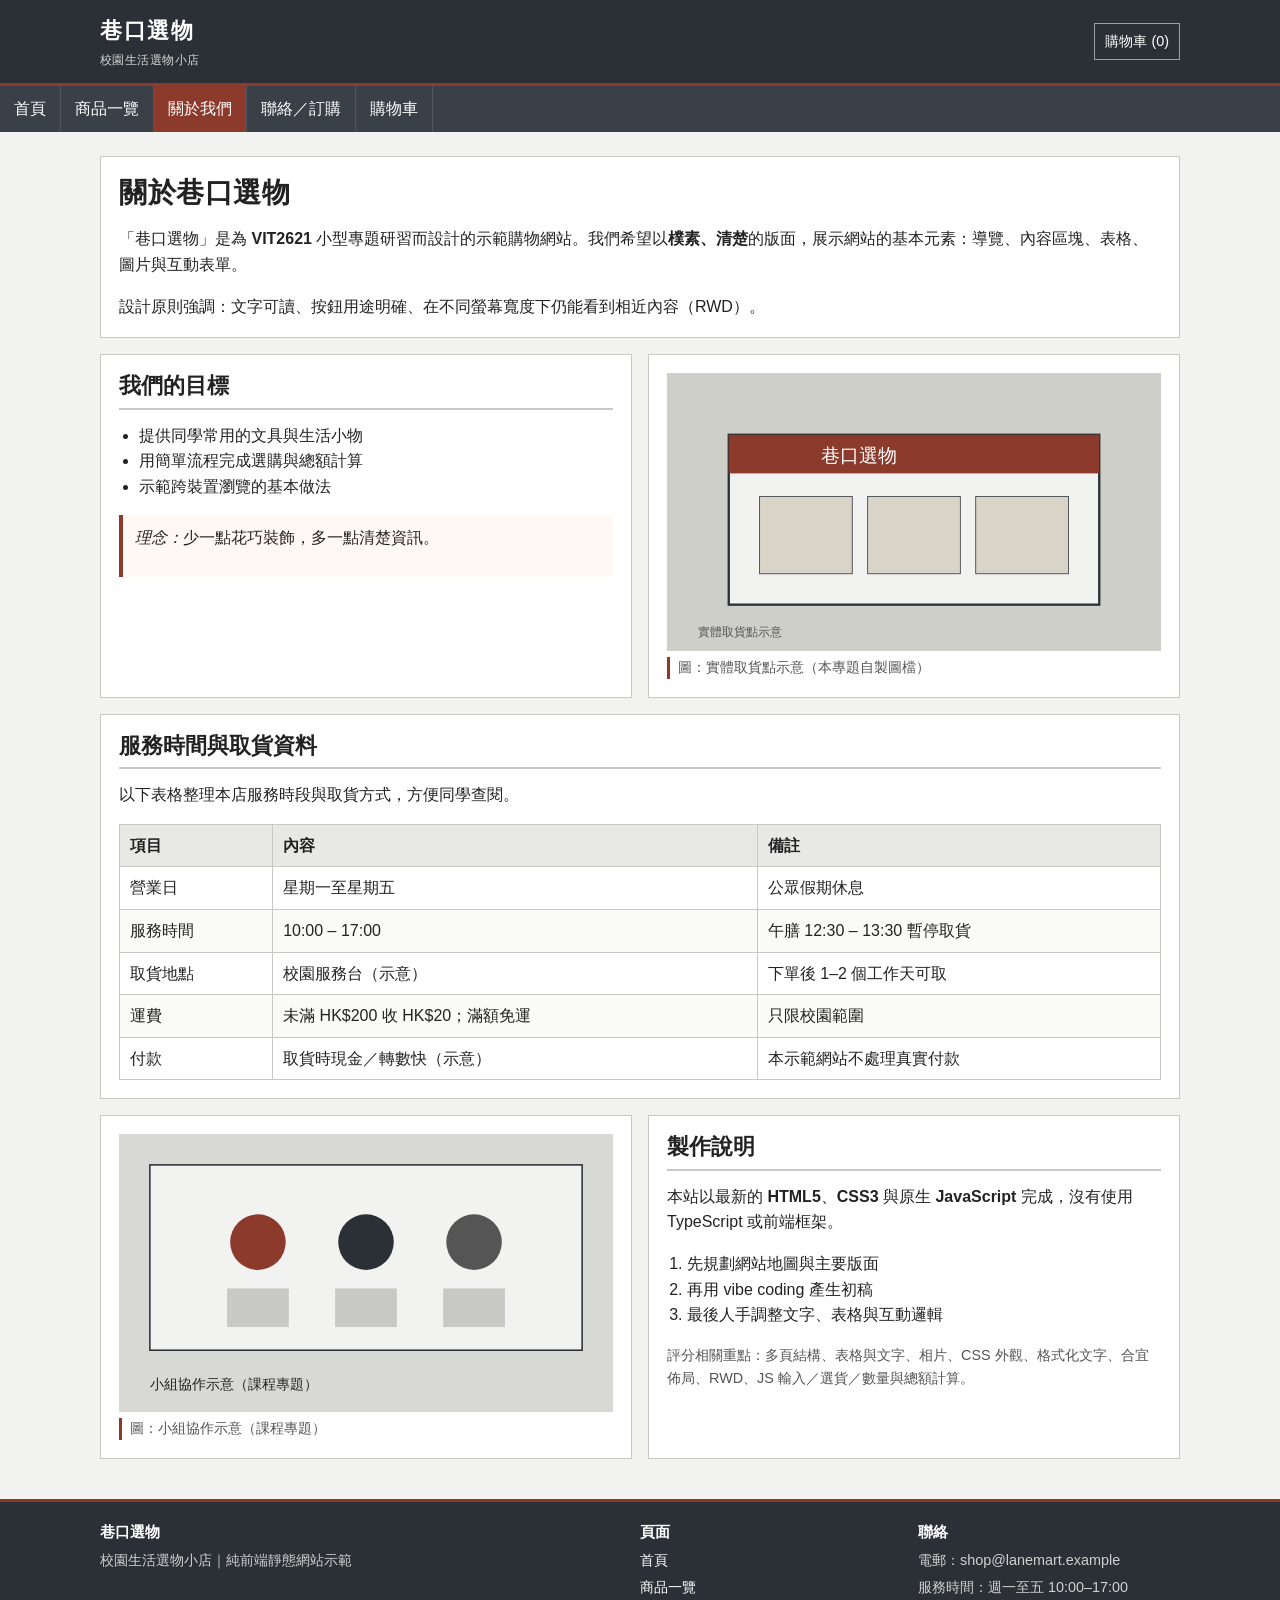
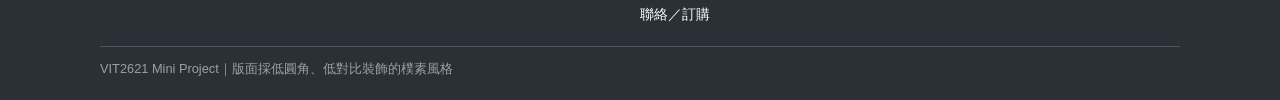
==== about.html @ 22f851dc "Add Lane Mart shopping site for VIT2621 mini project Plain HTML/CSS/JS responsive store with five pa" ====
<!DOCTYPE html>
<html lang="zh-Hant">
<head>
  <meta charset="UTF-8">
  <meta name="viewport" content="width=device-width, initial-scale=1">
  <meta name="description" content="關於巷口選物與營業資訊">
  <title>巷口選物｜關於我們</title>
  <link rel="stylesheet" href="css/style.css">
</head>
<body>
  <header class="site-header">
    <div class="header-inner">
      <a class="brand" href="index.html">巷口選物<span>校園生活選物小店</span></a>
      <a class="cart-link" href="cart.html">購物車 (<span id="cart-count">0</span>)</a>
      <button type="button" class="menu-toggle" id="menu-toggle" aria-controls="site-nav" aria-expanded="false">選單</button>
    </div>
  </header>

  <nav class="site-nav" id="site-nav" aria-label="主要導覽">
    <div class="nav-inner">
      <a href="index.html">首頁</a>
      <a href="products.html">商品一覽</a>
      <a href="about.html" class="active">關於我們</a>
      <a href="contact.html">聯絡／訂購</a>
      <a href="cart.html">購物車</a>
    </div>
  </nav>

  <main>
    <div class="main-inner">
      <section class="panel">
        <h1>關於巷口選物</h1>
        <p>「巷口選物」是為 <strong>VIT2621</strong> 小型專題研習而設計的示範購物網站。我們希望以<strong>樸素、清楚</strong>的版面，展示網站的基本元素：導覽、內容區塊、表格、圖片與互動表單。</p>
        <p>設計原則強調：文字可讀、按鈕用途明確、在不同螢幕寬度下仍能看到相近內容（RWD）。</p>
      </section>

      <section class="grid-2">
        <article class="panel" style="margin:0;">
          <h2>我們的目標</h2>
          <ul>
            <li>提供同學常用的文具與生活小物</li>
            <li>用簡單流程完成選購與總額計算</li>
            <li>示範跨裝置瀏覽的基本做法</li>
          </ul>
          <div class="highlight">
            <p><em>理念：</em>少一點花巧裝飾，多一點清楚資訊。</p>
          </div>
        </article>
        <figure class="panel figure" style="margin:0;">
          <img src="images/store.svg" width="640" height="360" alt="實體取貨點示意圖">
          <figcaption>圖：實體取貨點示意（本專題自製圖檔）</figcaption>
        </figure>
      </section>

      <section class="panel" style="margin-top:16px;">
        <h2>服務時間與取貨資料</h2>
        <p>以下表格整理本店服務時段與取貨方式，方便同學查閱。</p>
        <table class="data">
          <thead>
            <tr>
              <th>項目</th>
              <th>內容</th>
              <th>備註</th>
            </tr>
          </thead>
          <tbody>
            <tr>
              <td>營業日</td>
              <td>星期一至星期五</td>
              <td>公眾假期休息</td>
            </tr>
            <tr>
              <td>服務時間</td>
              <td>10:00 – 17:00</td>
              <td>午膳 12:30 – 13:30 暫停取貨</td>
            </tr>
            <tr>
              <td>取貨地點</td>
              <td>校園服務台（示意）</td>
              <td>下單後 1–2 個工作天可取</td>
            </tr>
            <tr>
              <td>運費</td>
              <td>未滿 HK$200 收 HK$20；滿額免運</td>
              <td>只限校園範圍</td>
            </tr>
            <tr>
              <td>付款</td>
              <td>取貨時現金／轉數快（示意）</td>
              <td>本示範網站不處理真實付款</td>
            </tr>
          </tbody>
        </table>
      </section>

      <section class="grid-2">
        <figure class="panel figure" style="margin:0;">
          <img src="images/team.svg" width="640" height="360" alt="小組協作示意圖">
          <figcaption>圖：小組協作示意（課程專題）</figcaption>
        </figure>
        <article class="panel" style="margin:0;">
          <h2>製作說明</h2>
          <p>本站以最新的 <strong>HTML5</strong>、<strong>CSS3</strong> 與原生 <strong>JavaScript</strong> 完成，沒有使用 TypeScript 或前端框架。</p>
          <ol>
            <li>先規劃網站地圖與主要版面</li>
            <li>再用 vibe coding 產生初稿</li>
            <li>最後人手調整文字、表格與互動邏輯</li>
          </ol>
          <p class="small">評分相關重點：多頁結構、表格與文字、相片、CSS 外觀、格式化文字、合宜佈局、RWD、JS 輸入／選貨／數量與總額計算。</p>
        </article>
      </section>
    </div>
  </main>

  <footer class="site-footer">
    <div class="footer-inner footer-grid">
      <div>
        <h3>巷口選物</h3>
        <p>校園生活選物小店｜純前端靜態網站示範</p>
      </div>
      <div>
        <h3>頁面</h3>
        <ul>
          <li><a href="index.html">首頁</a></li>
          <li><a href="products.html">商品一覽</a></li>
          <li><a href="contact.html">聯絡／訂購</a></li>
        </ul>
      </div>
      <div>
        <h3>聯絡</h3>
        <ul>
          <li>電郵：shop@lanemart.example</li>
          <li>服務時間：週一至五 10:00–17:00</li>
        </ul>
      </div>
    </div>
    <div class="footer-inner credits">VIT2621 Mini Project｜版面採低圓角、低對比裝飾的樸素風格</div>
  </footer>

  <script src="js/main.js"></script>
</body>
</html>
---- css/style.css ----
/* 巷口選物 — 樸素、跨瀏覽器的基本樣式 */
:root {
  --bg: #f2f2f0;
  --surface: #ffffff;
  --ink: #222222;
  --muted: #555555;
  --line: #c8c8c4;
  --header: #2b3036;
  --accent: #8b3a2b;
  --accent-dark: #6e2e22;
  --ok: #2f5d3a;
  --warn: #8a5a00;
  --max: 1080px;
  --gap: 16px;
}

*,
*::before,
*::after {
  box-sizing: border-box;
}

html {
  font-size: 16px;
  scroll-behavior: smooth;
}

body {
  margin: 0;
  font-family: "Noto Sans TC", "PingFang TC", "Microsoft JhengHei", "Heiti TC",
    "Segoe UI", sans-serif;
  color: var(--ink);
  background: var(--bg);
  line-height: 1.6;
  min-height: 100vh;
}

img {
  max-width: 100%;
  height: auto;
  display: block;
  border: 0;
}

a {
  color: var(--accent);
  text-decoration: none;
}

a:hover,
a:focus {
  text-decoration: underline;
}

h1,
h2,
h3 {
  line-height: 1.25;
  margin: 0 0 0.6em;
  font-weight: 700;
}

h1 {
  font-size: 1.75rem;
  letter-spacing: 0.02em;
}

h2 {
  font-size: 1.35rem;
  border-bottom: 2px solid var(--line);
  padding-bottom: 0.35em;
}

h3 {
  font-size: 1.1rem;
}

p {
  margin: 0 0 1em;
}

ul,
ol {
  margin: 0 0 1em;
  padding-left: 1.25em;
}

strong {
  font-weight: 700;
}

em {
  font-style: italic;
}

.small {
  font-size: 0.9rem;
  color: var(--muted);
}

.center {
  text-align: center;
}

/* Layout shell */
.site-header {
  background: var(--header);
  color: #fff;
  border-bottom: 3px solid var(--accent);
}

.header-inner,
.nav-inner,
.main-inner,
.footer-inner {
  width: min(100% - 2 * var(--gap), var(--max));
  margin-left: auto;
  margin-right: auto;
}

.header-inner {
  display: flex;
  align-items: center;
  justify-content: space-between;
  gap: 12px;
  padding: 14px 0;
}

.brand {
  color: #fff;
  text-decoration: none;
  font-size: 1.35rem;
  font-weight: 700;
  letter-spacing: 0.08em;
}

.brand:hover,
.brand:focus {
  color: #fff;
  text-decoration: none;
  opacity: 0.9;
}

.brand span {
  display: block;
  font-size: 0.72rem;
  font-weight: 400;
  letter-spacing: 0.04em;
  opacity: 0.8;
  margin-top: 2px;
}

.cart-link {
  color: #fff;
  border: 1px solid #9aa0a6;
  padding: 6px 10px;
  font-size: 0.9rem;
  white-space: nowrap;
}

.cart-link:hover,
.cart-link:focus {
  background: #3a4048;
  text-decoration: none;
  color: #fff;
}

.site-nav {
  background: #3a4048;
}

.nav-inner {
  display: flex;
  flex-wrap: wrap;
  gap: 0;
  padding: 0;
  list-style: none;
  margin: 0;
}

.nav-inner a {
  display: block;
  color: #fff;
  padding: 10px 14px;
  border-right: 1px solid #50565e;
  text-decoration: none;
}

.nav-inner a:hover,
.nav-inner a:focus,
.nav-inner a.active {
  background: var(--accent);
  text-decoration: none;
}

.menu-toggle {
  display: none;
  background: transparent;
  border: 1px solid #9aa0a6;
  color: #fff;
  padding: 6px 10px;
  font: inherit;
  cursor: pointer;
}

main {
  padding: 24px 0 40px;
}

.panel {
  background: var(--surface);
  border: 1px solid var(--line);
  padding: 18px;
  margin-bottom: var(--gap);
}

.panel > *:last-child {
  margin-bottom: 0;
}

.hero {
  display: grid;
  grid-template-columns: 1.2fr 1fr;
  gap: var(--gap);
  align-items: stretch;
  margin-bottom: var(--gap);
}

.hero-copy {
  background: var(--surface);
  border: 1px solid var(--line);
  padding: 22px;
  display: flex;
  flex-direction: column;
  justify-content: center;
}

.hero-copy p {
  color: var(--muted);
  max-width: 36em;
}

.hero-media {
  border: 1px solid var(--line);
  background: #d8d8d4;
  min-height: 220px;
  overflow: hidden;
}

.hero-media img {
  width: 100%;
  height: 100%;
  object-fit: cover;
}

.figure {
  margin: 0 0 1em;
}

.figure figcaption {
  font-size: 0.85rem;
  color: var(--muted);
  margin-top: 6px;
  border-left: 3px solid var(--accent);
  padding-left: 8px;
}

.grid-2 {
  display: grid;
  grid-template-columns: 1fr 1fr;
  gap: var(--gap);
}

.grid-3 {
  display: grid;
  grid-template-columns: repeat(3, 1fr);
  gap: var(--gap);
}

.product-card {
  background: var(--surface);
  border: 1px solid var(--line);
  display: flex;
  flex-direction: column;
}

.product-card .thumb {
  background: #e6e6e2;
  border-bottom: 1px solid var(--line);
  aspect-ratio: 4 / 3;
  overflow: hidden;
}

.product-card .thumb img {
  width: 100%;
  height: 100%;
  object-fit: cover;
}

.product-card .body {
  padding: 12px;
  flex: 1;
  display: flex;
  flex-direction: column;
}

.product-card .price {
  font-weight: 700;
  color: var(--accent);
  margin: 0 0 10px;
}

.product-card .actions {
  margin-top: auto;
}

.btn,
button.btn,
input[type="submit"].btn {
  display: inline-block;
  background: var(--accent);
  color: #fff;
  border: 1px solid var(--accent-dark);
  padding: 8px 14px;
  font: inherit;
  cursor: pointer;
  text-align: center;
}

.btn:hover,
.btn:focus,
button.btn:hover,
button.btn:focus {
  background: var(--accent-dark);
  text-decoration: none;
  color: #fff;
}

.btn-secondary {
  background: #fff;
  color: var(--ink);
  border: 1px solid var(--line);
}

.btn-secondary:hover,
.btn-secondary:focus {
  background: #eee;
  color: var(--ink);
}

.btn-block {
  width: 100%;
}

table.data {
  width: 100%;
  border-collapse: collapse;
  background: var(--surface);
  margin-bottom: 1em;
}

table.data th,
table.data td {
  border: 1px solid var(--line);
  padding: 8px 10px;
  text-align: left;
  vertical-align: top;
}

table.data th {
  background: #e8e8e4;
  font-weight: 700;
}

table.data tr:nth-child(even) td {
  background: #fafaf8;
}

table.data .num {
  text-align: right;
  white-space: nowrap;
}

.form-row {
  margin-bottom: 12px;
}

.form-row label {
  display: block;
  font-weight: 600;
  margin-bottom: 4px;
}

.form-row input,
.form-row select,
.form-row textarea {
  width: 100%;
  max-width: 420px;
  padding: 8px 10px;
  border: 1px solid var(--line);
  background: #fff;
  font: inherit;
  color: var(--ink);
}

.form-row textarea {
  min-height: 100px;
  resize: vertical;
}

.form-row input:focus,
.form-row select:focus,
.form-row textarea:focus {
  outline: 2px solid #8b3a2b55;
  border-color: var(--accent);
}

.form-inline {
  display: flex;
  flex-wrap: wrap;
  gap: 10px;
  align-items: end;
}

.form-inline .form-row {
  margin-bottom: 0;
  flex: 1 1 160px;
}

.form-inline .form-row input,
.form-inline .form-row select {
  max-width: none;
}

.msg {
  border: 1px solid var(--line);
  padding: 10px 12px;
  margin: 12px 0;
  background: #f7f7f4;
}

.msg.ok {
  border-color: var(--ok);
  background: #edf5ef;
  color: var(--ok);
}

.msg.warn {
  border-color: var(--warn);
  background: #fff7e8;
  color: var(--warn);
}

.msg.err {
  border-color: var(--accent);
  background: #f8ece9;
  color: var(--accent-dark);
}

.summary-box {
  background: #f7f7f4;
  border: 1px dashed var(--line);
  padding: 12px;
  margin-top: 12px;
}

.summary-box .total {
  font-size: 1.25rem;
  font-weight: 700;
  color: var(--accent);
}

.site-footer {
  background: var(--header);
  color: #d0d0d0;
  padding: 20px 0;
  border-top: 3px solid var(--accent);
  font-size: 0.9rem;
}

.site-footer a {
  color: #fff;
}

.footer-grid {
  display: grid;
  grid-template-columns: 2fr 1fr 1fr;
  gap: var(--gap);
}

.footer-grid h3 {
  color: #fff;
  font-size: 0.95rem;
  margin-bottom: 8px;
}

.footer-grid ul {
  list-style: none;
  padding: 0;
  margin: 0;
}

.footer-grid li {
  margin-bottom: 4px;
}

.credits {
  margin-top: 16px;
  padding-top: 12px;
  border-top: 1px solid #50565e;
  color: #9aa0a6;
  font-size: 0.8rem;
}

/* Feature list on home */
.feature-list {
  display: grid;
  grid-template-columns: repeat(3, 1fr);
  gap: var(--gap);
  margin-bottom: var(--gap);
}

.feature-item {
  background: var(--surface);
  border: 1px solid var(--line);
  padding: 14px;
}

.feature-item h3 {
  margin-bottom: 6px;
}

.highlight {
  background: #fff8f5;
  border-left: 4px solid var(--accent);
  padding: 10px 12px;
  margin: 12px 0;
}

.qty-control {
  display: inline-flex;
  align-items: center;
  gap: 6px;
}

.qty-control input {
  width: 64px;
  text-align: center;
  padding: 6px;
  border: 1px solid var(--line);
  font: inherit;
}

.qty-control button {
  width: 32px;
  height: 32px;
  border: 1px solid var(--line);
  background: #fff;
  cursor: pointer;
  font: inherit;
}

.qty-control button:hover {
  background: #eee;
}

/* Tablet */
@media (max-width: 900px) {
  .hero {
    grid-template-columns: 1fr;
  }

  .grid-3,
  .feature-list {
    grid-template-columns: 1fr 1fr;
  }

  .footer-grid {
    grid-template-columns: 1fr 1fr;
  }
}

/* Phone */
@media (max-width: 640px) {
  .header-inner {
    flex-wrap: wrap;
  }

  .menu-toggle {
    display: inline-block;
    margin-left: auto;
  }

  .site-nav.is-collapsed .nav-inner {
    display: none;
  }

  .nav-inner {
    flex-direction: column;
  }

  .nav-inner a {
    border-right: 0;
    border-bottom: 1px solid #50565e;
  }

  .grid-2,
  .grid-3,
  .feature-list,
  .footer-grid {
    grid-template-columns: 1fr;
  }

  h1 {
    font-size: 1.45rem;
  }

  .form-inline .form-row input,
  .form-inline .form-row select,
  .form-row input,
  .form-row select,
  .form-row textarea {
    max-width: none;
  }

  table.data {
    display: block;
    overflow-x: auto;
    -webkit-overflow-scrolling: touch;
  }
}

/* Print-friendly */
@media print {
  .site-header,
  .site-nav,
  .site-footer,
  .menu-toggle,
  .btn {
    display: none !important;
  }

  body {
    background: #fff;
    color: #000;
  }

  .panel,
  .product-card {
    border: 1px solid #000;
  }
}
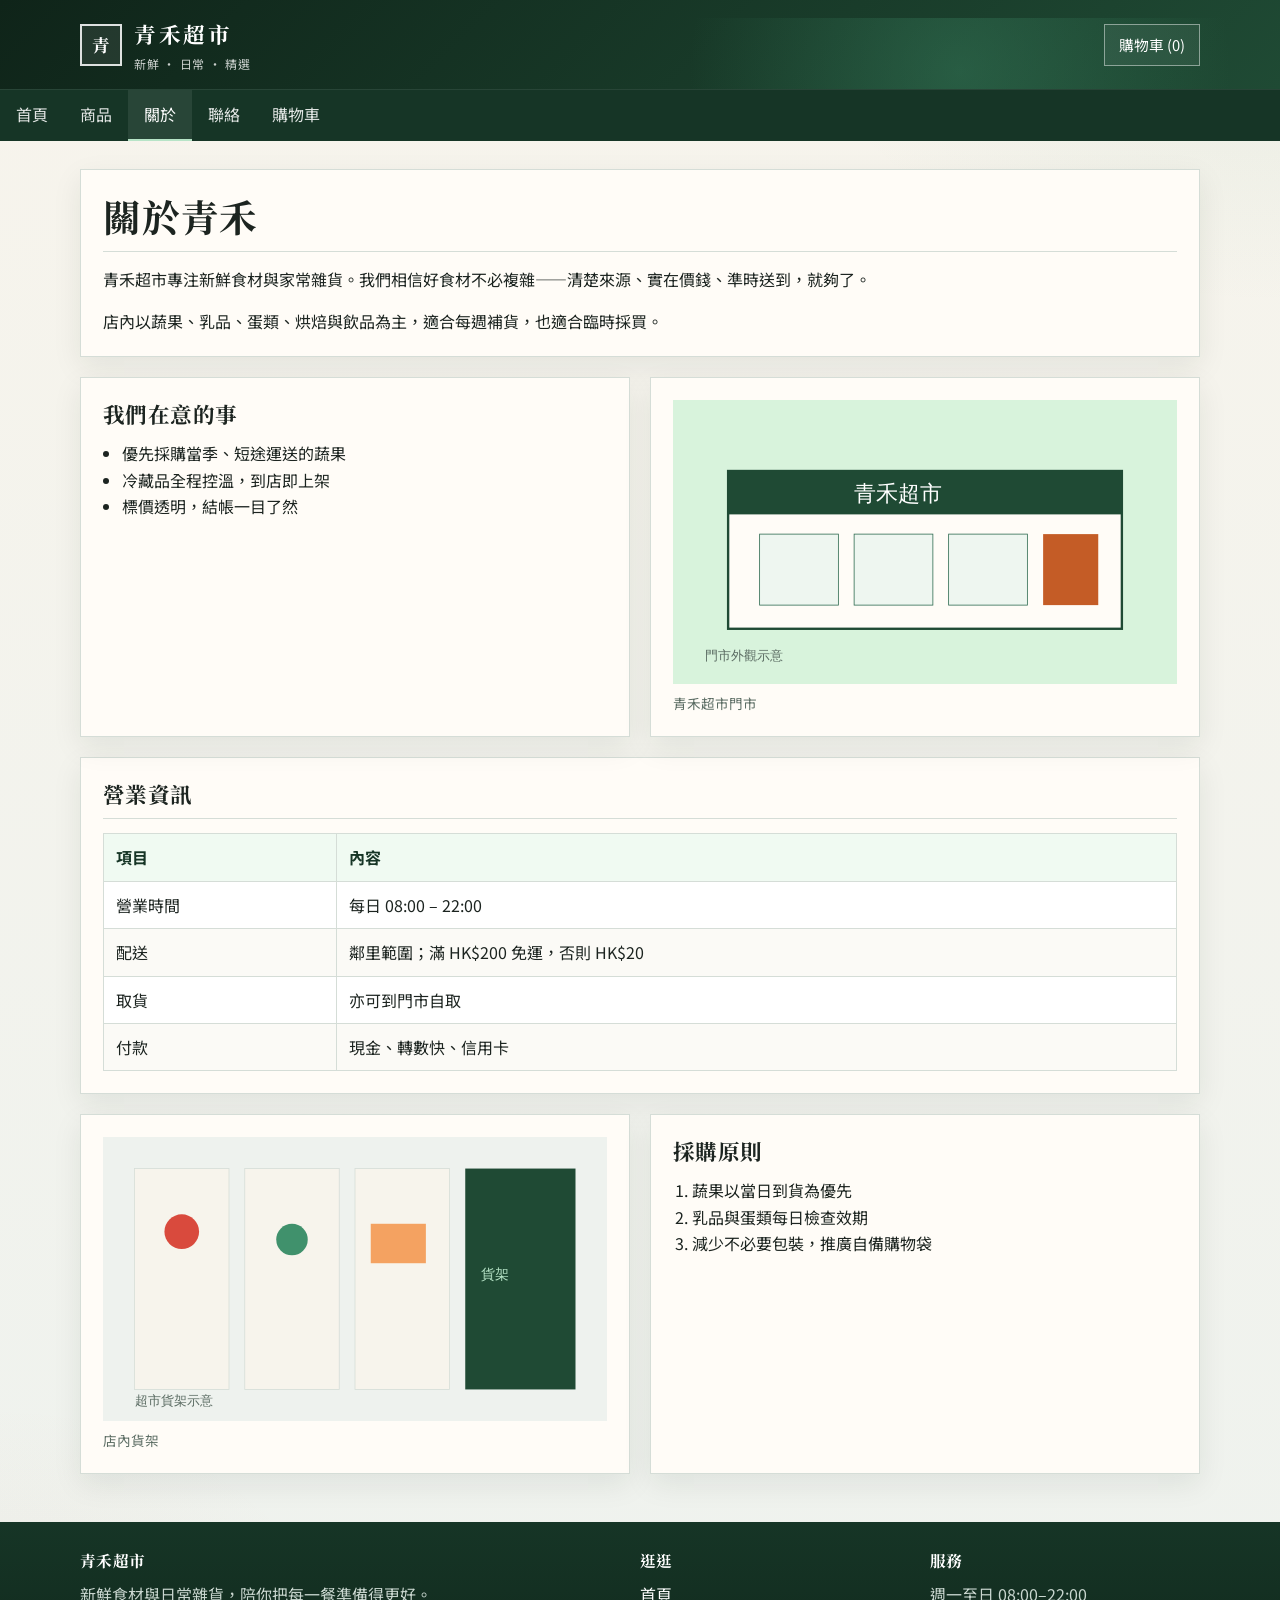
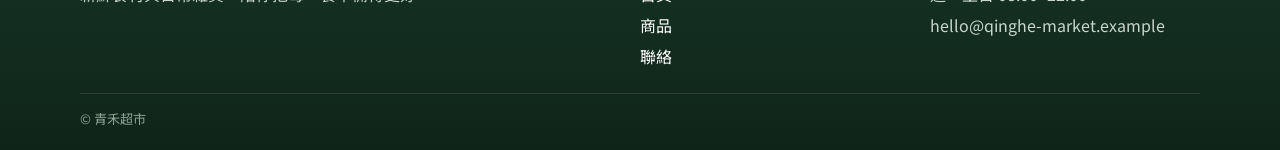
==== commit 1e6db7b5: "Restyle as Qinghe supermarket and clean up copy Refresh visual design with a green market theme, swa" ====
--- a/about.html
+++ b/about.html
@@ -3,14 +3,20 @@
 <head>
   <meta charset="UTF-8">
   <meta name="viewport" content="width=device-width, initial-scale=1">
-  <meta name="description" content="關於巷口選物與營業資訊">
-  <title>巷口選物｜關於我們</title>
+  <meta name="description" content="關於青禾超市">
+  <title>青禾超市｜關於</title>
   <link rel="stylesheet" href="css/style.css">
 </head>
 <body>
   <header class="site-header">
     <div class="header-inner">
-      <a class="brand" href="index.html">巷口選物<span>校園生活選物小店</span></a>
+      <a class="brand" href="index.html">
+        <span class="brand-mark" aria-hidden="true">青</span>
+        <span class="brand-text">
+          <strong>青禾超市</strong>
+          <span>新鮮 · 日常 · 精選</span>
+        </span>
+      </a>
       <a class="cart-link" href="cart.html">購物車 (<span id="cart-count">0</span>)</a>
       <button type="button" class="menu-toggle" id="menu-toggle" aria-controls="site-nav" aria-expanded="false">選單</button>
     </div>
@@ -19,9 +25,9 @@
   <nav class="site-nav" id="site-nav" aria-label="主要導覽">
     <div class="nav-inner">
       <a href="index.html">首頁</a>
-      <a href="products.html">商品一覽</a>
-      <a href="about.html" class="active">關於我們</a>
-      <a href="contact.html">聯絡／訂購</a>
+      <a href="products.html">商品</a>
+      <a href="about.html" class="active">關於</a>
+      <a href="contact.html">聯絡</a>
       <a href="cart.html">購物車</a>
     </div>
   </nav>
@@ -29,65 +35,55 @@
   <main>
     <div class="main-inner">
       <section class="panel">
-        <h1>關於巷口選物</h1>
-        <p>「巷口選物」是為 <strong>VIT2621</strong> 小型專題研習而設計的示範購物網站。我們希望以<strong>樸素、清楚</strong>的版面，展示網站的基本元素：導覽、內容區塊、表格、圖片與互動表單。</p>
-        <p>設計原則強調：文字可讀、按鈕用途明確、在不同螢幕寬度下仍能看到相近內容（RWD）。</p>
+        <div class="panel-title">
+          <h1>關於青禾</h1>
+        </div>
+        <p>青禾超市專注新鮮食材與家常雜貨。我們相信好食材不必複雜——清楚來源、實在價錢、準時送到，就夠了。</p>
+        <p>店內以蔬果、乳品、蛋類、烘焙與飲品為主，適合每週補貨，也適合臨時採買。</p>
       </section>
 
       <section class="grid-2">
         <article class="panel" style="margin:0;">
-          <h2>我們的目標</h2>
+          <h2>我們在意的事</h2>
           <ul>
-            <li>提供同學常用的文具與生活小物</li>
-            <li>用簡單流程完成選購與總額計算</li>
-            <li>示範跨裝置瀏覽的基本做法</li>
+            <li>優先採購當季、短途運送的蔬果</li>
+            <li>冷藏品全程控溫，到店即上架</li>
+            <li>標價透明，結帳一目了然</li>
           </ul>
-          <div class="highlight">
-            <p><em>理念：</em>少一點花巧裝飾，多一點清楚資訊。</p>
-          </div>
         </article>
         <figure class="panel figure" style="margin:0;">
-          <img src="images/store.svg" width="640" height="360" alt="實體取貨點示意圖">
-          <figcaption>圖：實體取貨點示意（本專題自製圖檔）</figcaption>
+          <img src="images/store.svg" width="640" height="360" alt="青禾超市門市">
+          <figcaption>青禾超市門市</figcaption>
         </figure>
       </section>
 
-      <section class="panel" style="margin-top:16px;">
-        <h2>服務時間與取貨資料</h2>
-        <p>以下表格整理本店服務時段與取貨方式，方便同學查閱。</p>
+      <section class="panel" style="margin-top:20px;">
+        <div class="panel-title">
+          <h2>營業資訊</h2>
+        </div>
         <table class="data">
           <thead>
             <tr>
               <th>項目</th>
               <th>內容</th>
-              <th>備註</th>
             </tr>
           </thead>
           <tbody>
             <tr>
-              <td>營業日</td>
-              <td>星期一至星期五</td>
-              <td>公眾假期休息</td>
+              <td>營業時間</td>
+              <td>每日 08:00 – 22:00</td>
             </tr>
             <tr>
-              <td>服務時間</td>
-              <td>10:00 – 17:00</td>
-              <td>午膳 12:30 – 13:30 暫停取貨</td>
+              <td>配送</td>
+              <td>鄰里範圍；滿 HK$200 免運，否則 HK$20</td>
             </tr>
             <tr>
-              <td>取貨地點</td>
-              <td>校園服務台（示意）</td>
-              <td>下單後 1–2 個工作天可取</td>
-            </tr>
-            <tr>
-              <td>運費</td>
-              <td>未滿 HK$200 收 HK$20；滿額免運</td>
-              <td>只限校園範圍</td>
+              <td>取貨</td>
+              <td>亦可到門市自取</td>
             </tr>
             <tr>
               <td>付款</td>
-              <td>取貨時現金／轉數快（示意）</td>
-              <td>本示範網站不處理真實付款</td>
+              <td>現金、轉數快、信用卡</td>
             </tr>
           </tbody>
         </table>
@@ -95,18 +91,16 @@
 
       <section class="grid-2">
         <figure class="panel figure" style="margin:0;">
-          <img src="images/team.svg" width="640" height="360" alt="小組協作示意圖">
-          <figcaption>圖：小組協作示意（課程專題）</figcaption>
+          <img src="images/aisle.svg" width="640" height="360" alt="超市貨架">
+          <figcaption>店內貨架</figcaption>
         </figure>
         <article class="panel" style="margin:0;">
-          <h2>製作說明</h2>
-          <p>本站以最新的 <strong>HTML5</strong>、<strong>CSS3</strong> 與原生 <strong>JavaScript</strong> 完成，沒有使用 TypeScript 或前端框架。</p>
+          <h2>採購原則</h2>
           <ol>
-            <li>先規劃網站地圖與主要版面</li>
-            <li>再用 vibe coding 產生初稿</li>
-            <li>最後人手調整文字、表格與互動邏輯</li>
+            <li>蔬果以當日到貨為優先</li>
+            <li>乳品與蛋類每日檢查效期</li>
+            <li>減少不必要包裝，推廣自備購物袋</li>
           </ol>
-          <p class="small">評分相關重點：多頁結構、表格與文字、相片、CSS 外觀、格式化文字、合宜佈局、RWD、JS 輸入／選貨／數量與總額計算。</p>
         </article>
       </section>
     </div>
@@ -115,26 +109,26 @@
   <footer class="site-footer">
     <div class="footer-inner footer-grid">
       <div>
-        <h3>巷口選物</h3>
-        <p>校園生活選物小店｜純前端靜態網站示範</p>
+        <h3>青禾超市</h3>
+        <p>新鮮食材與日常雜貨，陪你把每一餐準備得更好。</p>
       </div>
       <div>
-        <h3>頁面</h3>
+        <h3>逛逛</h3>
         <ul>
           <li><a href="index.html">首頁</a></li>
-          <li><a href="products.html">商品一覽</a></li>
-          <li><a href="contact.html">聯絡／訂購</a></li>
+          <li><a href="products.html">商品</a></li>
+          <li><a href="contact.html">聯絡</a></li>
         </ul>
       </div>
       <div>
-        <h3>聯絡</h3>
+        <h3>服務</h3>
         <ul>
-          <li>電郵：shop@lanemart.example</li>
-          <li>服務時間：週一至五 10:00–17:00</li>
+          <li>週一至日 08:00–22:00</li>
+          <li>hello@qinghe-market.example</li>
         </ul>
       </div>
     </div>
-    <div class="footer-inner credits">VIT2621 Mini Project｜版面採低圓角、低對比裝飾的樸素風格</div>
+    <div class="footer-inner credits">© 青禾超市</div>
   </footer>
 
   <script src="js/main.js"></script>
--- a/css/style.css
+++ b/css/style.css
@@ -1,17 +1,28 @@
-/* 巷口選物 — 樸素、跨瀏覽器的基本樣式 */
+/* 青禾超市 — 清爽超市風格 */
+@import url("https://fonts.googleapis.com/css2?family=Noto+Sans+TC:wght@400;500;700&family=Noto+Serif+TC:wght@600;700&display=swap");
+
 :root {
-  --bg: #f2f2f0;
-  --surface: #ffffff;
-  --ink: #222222;
-  --muted: #555555;
-  --line: #c8c8c4;
-  --header: #2b3036;
-  --accent: #8b3a2b;
-  --accent-dark: #6e2e22;
-  --ok: #2f5d3a;
-  --warn: #8a5a00;
-  --max: 1080px;
-  --gap: 16px;
+  --green-950: #0f2419;
+  --green-900: #163526;
+  --green-800: #1f4a34;
+  --green-700: #2d6a4f;
+  --green-600: #40916c;
+  --green-100: #d8f3dc;
+  --green-50: #f0faf2;
+  --cream: #f7f4ec;
+  --paper: #fffcf7;
+  --ink: #1c2420;
+  --muted: #5a6b62;
+  --line: #d5ddd7;
+  --accent: #c45c26;
+  --accent-dark: #9a4518;
+  --ok: #1b7a45;
+  --warn: #9a6b12;
+  --err: #a33b2b;
+  --shadow: 0 10px 28px rgba(15, 36, 25, 0.08);
+  --max: 1120px;
+  --gap: 20px;
+  --radius: 4px;
 }
 
 *,
@@ -27,11 +38,13 @@
 
 body {
   margin: 0;
-  font-family: "Noto Sans TC", "PingFang TC", "Microsoft JhengHei", "Heiti TC",
-    "Segoe UI", sans-serif;
+  font-family: "Noto Sans TC", "PingFang TC", "Microsoft JhengHei", sans-serif;
   color: var(--ink);
-  background: var(--bg);
-  line-height: 1.6;
+  background:
+    radial-gradient(ellipse 80% 50% at 100% -10%, rgba(64, 145, 108, 0.12), transparent 55%),
+    radial-gradient(ellipse 60% 40% at 0% 100%, rgba(196, 92, 38, 0.06), transparent 50%),
+    linear-gradient(180deg, var(--cream) 0%, #eef2ee 100%);
+  line-height: 1.65;
   min-height: 100vh;
 }
 
@@ -43,70 +56,41 @@
 }
 
 a {
-  color: var(--accent);
+  color: var(--green-700);
   text-decoration: none;
 }
 
 a:hover,
 a:focus {
+  color: var(--accent);
   text-decoration: underline;
 }
 
 h1,
 h2,
 h3 {
-  line-height: 1.25;
-  margin: 0 0 0.6em;
+  font-family: "Noto Serif TC", "Songti TC", Georgia, serif;
+  line-height: 1.3;
+  margin: 0 0 0.55em;
   font-weight: 700;
-}
-
-h1 {
-  font-size: 1.75rem;
   letter-spacing: 0.02em;
 }
 
-h2 {
-  font-size: 1.35rem;
-  border-bottom: 2px solid var(--line);
-  padding-bottom: 0.35em;
-}
-
-h3 {
-  font-size: 1.1rem;
-}
-
-p {
-  margin: 0 0 1em;
-}
+h1 { font-size: clamp(1.7rem, 3vw, 2.35rem); }
+h2 { font-size: 1.35rem; }
+h3 { font-size: 1.08rem; }
+
+p { margin: 0 0 1em; }
 
 ul,
 ol {
   margin: 0 0 1em;
-  padding-left: 1.25em;
-}
-
-strong {
-  font-weight: 700;
-}
-
-em {
-  font-style: italic;
+  padding-left: 1.2em;
 }
 
 .small {
   font-size: 0.9rem;
   color: var(--muted);
-}
-
-.center {
-  text-align: center;
-}
-
-/* Layout shell */
-.site-header {
-  background: var(--header);
-  color: #fff;
-  border-bottom: 3px solid var(--accent);
 }
 
 .header-inner,
@@ -118,55 +102,107 @@
   margin-right: auto;
 }
 
+/* Header */
+.site-header {
+  background: linear-gradient(135deg, var(--green-950), var(--green-800));
+  color: #fff;
+  position: relative;
+  overflow: hidden;
+}
+
+.site-header::after {
+  content: "";
+  position: absolute;
+  inset: auto -10% -40% 40%;
+  height: 120%;
+  background: radial-gradient(circle, rgba(64, 145, 108, 0.35), transparent 60%);
+  pointer-events: none;
+}
+
 .header-inner {
+  position: relative;
+  z-index: 1;
   display: flex;
   align-items: center;
   justify-content: space-between;
   gap: 12px;
-  padding: 14px 0;
+  padding: 16px 0;
 }
 
 .brand {
   color: #fff;
   text-decoration: none;
+  display: flex;
+  align-items: center;
+  gap: 12px;
+}
+
+.brand:hover,
+.brand:focus {
+  color: #fff;
+  text-decoration: none;
+  opacity: 0.95;
+}
+
+.brand-mark {
+  width: 42px;
+  height: 42px;
+  border: 2px solid rgba(255, 255, 255, 0.85);
+  display: grid;
+  place-items: center;
+  font-family: "Noto Serif TC", serif;
+  font-size: 1.1rem;
+  font-weight: 700;
+  background: rgba(255, 255, 255, 0.08);
+  flex-shrink: 0;
+}
+
+.brand-text strong {
+  display: block;
+  font-family: "Noto Serif TC", serif;
   font-size: 1.35rem;
   font-weight: 700;
-  letter-spacing: 0.08em;
-}
-
-.brand:hover,
-.brand:focus {
-  color: #fff;
-  text-decoration: none;
-  opacity: 0.9;
-}
-
-.brand span {
+  letter-spacing: 0.12em;
+}
+
+.brand-text span {
   display: block;
-  font-size: 0.72rem;
+  font-size: 0.75rem;
+  opacity: 0.78;
+  letter-spacing: 0.06em;
+  margin-top: 2px;
   font-weight: 400;
-  letter-spacing: 0.04em;
-  opacity: 0.8;
-  margin-top: 2px;
 }
 
 .cart-link {
   color: #fff;
-  border: 1px solid #9aa0a6;
-  padding: 6px 10px;
-  font-size: 0.9rem;
+  border: 1px solid rgba(255, 255, 255, 0.45);
+  padding: 8px 14px;
+  font-size: 0.92rem;
+  background: rgba(255, 255, 255, 0.06);
   white-space: nowrap;
 }
 
 .cart-link:hover,
 .cart-link:focus {
-  background: #3a4048;
+  background: rgba(255, 255, 255, 0.14);
   text-decoration: none;
   color: #fff;
 }
 
+.menu-toggle {
+  display: none;
+  background: transparent;
+  border: 1px solid rgba(255, 255, 255, 0.45);
+  color: #fff;
+  padding: 7px 12px;
+  font: inherit;
+  cursor: pointer;
+}
+
 .site-nav {
-  background: #3a4048;
+  background: var(--green-900);
+  border-top: 1px solid rgba(255, 255, 255, 0.08);
 }
 
 .nav-inner {
@@ -174,43 +210,36 @@
   flex-wrap: wrap;
   gap: 0;
   padding: 0;
-  list-style: none;
   margin: 0;
 }
 
 .nav-inner a {
   display: block;
-  color: #fff;
-  padding: 10px 14px;
-  border-right: 1px solid #50565e;
+  color: rgba(255, 255, 255, 0.88);
+  padding: 11px 16px;
   text-decoration: none;
+  border-bottom: 2px solid transparent;
+  transition: background 0.15s ease, color 0.15s ease;
 }
 
 .nav-inner a:hover,
 .nav-inner a:focus,
 .nav-inner a.active {
-  background: var(--accent);
+  background: rgba(255, 255, 255, 0.08);
+  color: #fff;
   text-decoration: none;
-}
-
-.menu-toggle {
-  display: none;
-  background: transparent;
-  border: 1px solid #9aa0a6;
-  color: #fff;
-  padding: 6px 10px;
-  font: inherit;
-  cursor: pointer;
+  border-bottom-color: #b7e4c7;
 }
 
 main {
-  padding: 24px 0 40px;
+  padding: 28px 0 48px;
 }
 
 .panel {
-  background: var(--surface);
-  border: 1px solid var(--line);
-  padding: 18px;
+  background: var(--paper);
+  border: 1px solid var(--line);
+  box-shadow: var(--shadow);
+  padding: 22px;
   margin-bottom: var(--gap);
 }
 
@@ -218,39 +247,84 @@
   margin-bottom: 0;
 }
 
+.panel-title {
+  display: flex;
+  align-items: baseline;
+  justify-content: space-between;
+  gap: 12px;
+  margin-bottom: 14px;
+  padding-bottom: 10px;
+  border-bottom: 1px solid var(--line);
+}
+
+.panel-title h1,
+.panel-title h2 {
+  margin: 0;
+  border: 0;
+  padding: 0;
+}
+
+/* Hero */
 .hero {
   display: grid;
-  grid-template-columns: 1.2fr 1fr;
-  gap: var(--gap);
-  align-items: stretch;
+  grid-template-columns: 1.05fr 0.95fr;
+  gap: 0;
   margin-bottom: var(--gap);
+  min-height: min(62vh, 520px);
+  border: 1px solid var(--line);
+  box-shadow: var(--shadow);
+  overflow: hidden;
+  background: var(--paper);
 }
 
 .hero-copy {
-  background: var(--surface);
-  border: 1px solid var(--line);
-  padding: 22px;
+  padding: clamp(28px, 5vw, 48px);
   display: flex;
   flex-direction: column;
   justify-content: center;
+  background:
+    linear-gradient(160deg, #ffffff 0%, var(--green-50) 100%);
+}
+
+.hero-kicker {
+  font-size: 0.82rem;
+  letter-spacing: 0.18em;
+  text-transform: uppercase;
+  color: var(--green-700);
+  font-weight: 700;
+  margin-bottom: 10px;
+}
+
+.hero-copy h1 {
+  margin-bottom: 0.4em;
+  color: var(--green-950);
 }
 
 .hero-copy p {
   color: var(--muted);
-  max-width: 36em;
+  max-width: 28em;
+  font-size: 1.02rem;
+}
+
+.hero-actions {
+  display: flex;
+  flex-wrap: wrap;
+  gap: 10px;
+  margin-top: 8px;
 }
 
 .hero-media {
-  border: 1px solid var(--line);
-  background: #d8d8d4;
-  min-height: 220px;
-  overflow: hidden;
+  position: relative;
+  min-height: 260px;
+  background: var(--green-800);
 }
 
 .hero-media img {
   width: 100%;
   height: 100%;
   object-fit: cover;
+  position: absolute;
+  inset: 0;
 }
 
 .figure {
@@ -260,9 +334,7 @@
 .figure figcaption {
   font-size: 0.85rem;
   color: var(--muted);
-  margin-top: 6px;
-  border-left: 3px solid var(--accent);
-  padding-left: 8px;
+  margin-top: 8px;
 }
 
 .grid-2 {
@@ -277,242 +349,6 @@
   gap: var(--gap);
 }
 
-.product-card {
-  background: var(--surface);
-  border: 1px solid var(--line);
-  display: flex;
-  flex-direction: column;
-}
-
-.product-card .thumb {
-  background: #e6e6e2;
-  border-bottom: 1px solid var(--line);
-  aspect-ratio: 4 / 3;
-  overflow: hidden;
-}
-
-.product-card .thumb img {
-  width: 100%;
-  height: 100%;
-  object-fit: cover;
-}
-
-.product-card .body {
-  padding: 12px;
-  flex: 1;
-  display: flex;
-  flex-direction: column;
-}
-
-.product-card .price {
-  font-weight: 700;
-  color: var(--accent);
-  margin: 0 0 10px;
-}
-
-.product-card .actions {
-  margin-top: auto;
-}
-
-.btn,
-button.btn,
-input[type="submit"].btn {
-  display: inline-block;
-  background: var(--accent);
-  color: #fff;
-  border: 1px solid var(--accent-dark);
-  padding: 8px 14px;
-  font: inherit;
-  cursor: pointer;
-  text-align: center;
-}
-
-.btn:hover,
-.btn:focus,
-button.btn:hover,
-button.btn:focus {
-  background: var(--accent-dark);
-  text-decoration: none;
-  color: #fff;
-}
-
-.btn-secondary {
-  background: #fff;
-  color: var(--ink);
-  border: 1px solid var(--line);
-}
-
-.btn-secondary:hover,
-.btn-secondary:focus {
-  background: #eee;
-  color: var(--ink);
-}
-
-.btn-block {
-  width: 100%;
-}
-
-table.data {
-  width: 100%;
-  border-collapse: collapse;
-  background: var(--surface);
-  margin-bottom: 1em;
-}
-
-table.data th,
-table.data td {
-  border: 1px solid var(--line);
-  padding: 8px 10px;
-  text-align: left;
-  vertical-align: top;
-}
-
-table.data th {
-  background: #e8e8e4;
-  font-weight: 700;
-}
-
-table.data tr:nth-child(even) td {
-  background: #fafaf8;
-}
-
-table.data .num {
-  text-align: right;
-  white-space: nowrap;
-}
-
-.form-row {
-  margin-bottom: 12px;
-}
-
-.form-row label {
-  display: block;
-  font-weight: 600;
-  margin-bottom: 4px;
-}
-
-.form-row input,
-.form-row select,
-.form-row textarea {
-  width: 100%;
-  max-width: 420px;
-  padding: 8px 10px;
-  border: 1px solid var(--line);
-  background: #fff;
-  font: inherit;
-  color: var(--ink);
-}
-
-.form-row textarea {
-  min-height: 100px;
-  resize: vertical;
-}
-
-.form-row input:focus,
-.form-row select:focus,
-.form-row textarea:focus {
-  outline: 2px solid #8b3a2b55;
-  border-color: var(--accent);
-}
-
-.form-inline {
-  display: flex;
-  flex-wrap: wrap;
-  gap: 10px;
-  align-items: end;
-}
-
-.form-inline .form-row {
-  margin-bottom: 0;
-  flex: 1 1 160px;
-}
-
-.form-inline .form-row input,
-.form-inline .form-row select {
-  max-width: none;
-}
-
-.msg {
-  border: 1px solid var(--line);
-  padding: 10px 12px;
-  margin: 12px 0;
-  background: #f7f7f4;
-}
-
-.msg.ok {
-  border-color: var(--ok);
-  background: #edf5ef;
-  color: var(--ok);
-}
-
-.msg.warn {
-  border-color: var(--warn);
-  background: #fff7e8;
-  color: var(--warn);
-}
-
-.msg.err {
-  border-color: var(--accent);
-  background: #f8ece9;
-  color: var(--accent-dark);
-}
-
-.summary-box {
-  background: #f7f7f4;
-  border: 1px dashed var(--line);
-  padding: 12px;
-  margin-top: 12px;
-}
-
-.summary-box .total {
-  font-size: 1.25rem;
-  font-weight: 700;
-  color: var(--accent);
-}
-
-.site-footer {
-  background: var(--header);
-  color: #d0d0d0;
-  padding: 20px 0;
-  border-top: 3px solid var(--accent);
-  font-size: 0.9rem;
-}
-
-.site-footer a {
-  color: #fff;
-}
-
-.footer-grid {
-  display: grid;
-  grid-template-columns: 2fr 1fr 1fr;
-  gap: var(--gap);
-}
-
-.footer-grid h3 {
-  color: #fff;
-  font-size: 0.95rem;
-  margin-bottom: 8px;
-}
-
-.footer-grid ul {
-  list-style: none;
-  padding: 0;
-  margin: 0;
-}
-
-.footer-grid li {
-  margin-bottom: 4px;
-}
-
-.credits {
-  margin-top: 16px;
-  padding-top: 12px;
-  border-top: 1px solid #50565e;
-  color: #9aa0a6;
-  font-size: 0.8rem;
-}
-
-/* Feature list on home */
 .feature-list {
   display: grid;
   grid-template-columns: repeat(3, 1fr);
@@ -521,20 +357,253 @@
 }
 
 .feature-item {
-  background: var(--surface);
-  border: 1px solid var(--line);
-  padding: 14px;
-}
-
+  background: var(--paper);
+  border: 1px solid var(--line);
+  padding: 18px 18px 16px;
+  box-shadow: var(--shadow);
+  border-top: 3px solid var(--green-600);
+}
+
+.feature-item h2,
 .feature-item h3 {
   margin-bottom: 6px;
-}
-
-.highlight {
-  background: #fff8f5;
-  border-left: 4px solid var(--accent);
+  font-size: 1.05rem;
+}
+
+.feature-item p {
+  margin: 0;
+  color: var(--muted);
+  font-size: 0.95rem;
+}
+
+.product-card {
+  background: var(--paper);
+  border: 1px solid var(--line);
+  box-shadow: var(--shadow);
+  display: flex;
+  flex-direction: column;
+  transition: transform 0.18s ease, box-shadow 0.18s ease;
+}
+
+.product-card:hover {
+  transform: translateY(-3px);
+  box-shadow: 0 14px 32px rgba(15, 36, 25, 0.12);
+}
+
+.product-card .thumb {
+  background: linear-gradient(145deg, #e8f5ec, #f4f0e6);
+  border-bottom: 1px solid var(--line);
+  aspect-ratio: 4 / 3;
+  overflow: hidden;
+}
+
+.product-card .thumb img {
+  width: 100%;
+  height: 100%;
+  object-fit: cover;
+}
+
+.product-card .body {
+  padding: 14px 14px 16px;
+  flex: 1;
+  display: flex;
+  flex-direction: column;
+}
+
+.product-card .body h2,
+.product-card .body h3 {
+  margin-bottom: 4px;
+}
+
+.product-card .price {
+  font-weight: 700;
+  color: var(--accent);
+  font-size: 1.12rem;
+  margin: 6px 0 12px;
+  font-family: "Noto Serif TC", serif;
+}
+
+.product-card .actions {
+  margin-top: auto;
+}
+
+.btn,
+button.btn,
+input[type="submit"].btn {
+  display: inline-block;
+  background: var(--green-700);
+  color: #fff;
+  border: 1px solid var(--green-800);
+  padding: 9px 16px;
+  font: inherit;
+  cursor: pointer;
+  text-align: center;
+  transition: background 0.15s ease, transform 0.15s ease;
+}
+
+.btn:hover,
+.btn:focus,
+button.btn:hover,
+button.btn:focus {
+  background: var(--green-800);
+  text-decoration: none;
+  color: #fff;
+}
+
+.btn-accent {
+  background: var(--accent);
+  border-color: var(--accent-dark);
+}
+
+.btn-accent:hover,
+.btn-accent:focus {
+  background: var(--accent-dark);
+}
+
+.btn-secondary {
+  background: #fff;
+  color: var(--ink);
+  border: 1px solid var(--line);
+}
+
+.btn-secondary:hover,
+.btn-secondary:focus {
+  background: var(--green-50);
+  color: var(--ink);
+}
+
+.btn-block {
+  width: 100%;
+}
+
+table.data {
+  width: 100%;
+  border-collapse: collapse;
+  background: #fff;
+  margin-bottom: 0.5em;
+}
+
+table.data th,
+table.data td {
+  border: 1px solid var(--line);
   padding: 10px 12px;
+  text-align: left;
+  vertical-align: top;
+}
+
+table.data th {
+  background: var(--green-50);
+  color: var(--green-900);
+  font-weight: 700;
+}
+
+table.data tr:nth-child(even) td {
+  background: #fbfaf6;
+}
+
+table.data .num {
+  text-align: right;
+  white-space: nowrap;
+  font-variant-numeric: tabular-nums;
+}
+
+.form-row {
+  margin-bottom: 14px;
+}
+
+.form-row label {
+  display: block;
+  font-weight: 600;
+  margin-bottom: 5px;
+}
+
+.form-row input,
+.form-row select,
+.form-row textarea {
+  width: 100%;
+  max-width: 440px;
+  padding: 10px 12px;
+  border: 1px solid var(--line);
+  background: #fff;
+  font: inherit;
+  color: var(--ink);
+  border-radius: var(--radius);
+}
+
+.form-row input:focus,
+.form-row select:focus,
+.form-row textarea:focus {
+  outline: 2px solid rgba(45, 106, 79, 0.28);
+  border-color: var(--green-600);
+}
+
+.form-row textarea {
+  min-height: 110px;
+  resize: vertical;
+}
+
+.form-inline {
+  display: flex;
+  flex-wrap: wrap;
+  gap: 12px;
+  align-items: end;
+  margin-bottom: 14px;
+}
+
+.form-inline .form-row {
+  margin-bottom: 0;
+  flex: 1 1 180px;
+}
+
+.form-inline .form-row input,
+.form-inline .form-row select {
+  max-width: none;
+}
+
+.form-actions {
+  display: flex;
+  flex-wrap: wrap;
+  gap: 10px;
+  margin-bottom: 8px;
+}
+
+.msg {
+  border: 1px solid var(--line);
+  padding: 11px 13px;
   margin: 12px 0;
+  background: #f7f7f4;
+}
+
+.msg.ok {
+  border-color: #8dceb0;
+  background: #edf8f1;
+  color: var(--ok);
+}
+
+.msg.warn {
+  border-color: #e2c987;
+  background: #fff8e8;
+  color: var(--warn);
+}
+
+.msg.err {
+  border-color: #e2b0a8;
+  background: #fdf0ee;
+  color: var(--err);
+}
+
+.summary-box {
+  background: var(--green-50);
+  border: 1px solid #b7d9c4;
+  padding: 14px 16px;
+  margin-top: 12px;
+}
+
+.summary-box .total {
+  font-size: 1.3rem;
+  font-weight: 700;
+  color: var(--accent);
+  font-family: "Noto Serif TC", serif;
 }
 
 .qty-control {
@@ -544,16 +613,17 @@
 }
 
 .qty-control input {
-  width: 64px;
+  width: 68px;
   text-align: center;
-  padding: 6px;
+  padding: 8px;
   border: 1px solid var(--line);
   font: inherit;
+  max-width: none;
 }
 
 .qty-control button {
-  width: 32px;
-  height: 32px;
+  width: 34px;
+  height: 34px;
   border: 1px solid var(--line);
   background: #fff;
   cursor: pointer;
@@ -561,13 +631,59 @@
 }
 
 .qty-control button:hover {
-  background: #eee;
-}
-
-/* Tablet */
+  background: var(--green-50);
+}
+
+.site-footer {
+  background: linear-gradient(180deg, var(--green-900), var(--green-950));
+  color: #c9d6cf;
+  padding: 28px 0 20px;
+  margin-top: auto;
+}
+
+.site-footer a {
+  color: #fff;
+}
+
+.footer-grid {
+  display: grid;
+  grid-template-columns: 2fr 1fr 1fr;
+  gap: var(--gap);
+}
+
+.footer-grid h3 {
+  color: #fff;
+  font-size: 0.98rem;
+  margin-bottom: 10px;
+}
+
+.footer-grid ul {
+  list-style: none;
+  padding: 0;
+  margin: 0;
+}
+
+.footer-grid li {
+  margin-bottom: 5px;
+}
+
+.credits {
+  margin-top: 18px;
+  padding-top: 14px;
+  border-top: 1px solid rgba(255, 255, 255, 0.12);
+  color: #8fa397;
+  font-size: 0.82rem;
+}
+
 @media (max-width: 900px) {
   .hero {
     grid-template-columns: 1fr;
+    min-height: 0;
+  }
+
+  .hero-media {
+    min-height: 220px;
+    order: -1;
   }
 
   .grid-3,
@@ -580,7 +696,6 @@
   }
 }
 
-/* Phone */
 @media (max-width: 640px) {
   .header-inner {
     flex-wrap: wrap;
@@ -588,6 +703,14 @@
 
   .menu-toggle {
     display: inline-block;
+  }
+
+  .cart-link {
+    order: 2;
+  }
+
+  .menu-toggle {
+    order: 3;
     margin-left: auto;
   }
 
@@ -600,8 +723,7 @@
   }
 
   .nav-inner a {
-    border-right: 0;
-    border-bottom: 1px solid #50565e;
+    border-bottom: 1px solid rgba(255, 255, 255, 0.08);
   }
 
   .grid-2,
@@ -611,15 +733,11 @@
     grid-template-columns: 1fr;
   }
 
-  h1 {
-    font-size: 1.45rem;
-  }
-
-  .form-inline .form-row input,
-  .form-inline .form-row select,
   .form-row input,
   .form-row select,
-  .form-row textarea {
+  .form-row textarea,
+  .form-inline .form-row input,
+  .form-inline .form-row select {
     max-width: none;
   }
 
@@ -629,24 +747,3 @@
     -webkit-overflow-scrolling: touch;
   }
 }
-
-/* Print-friendly */
-@media print {
-  .site-header,
-  .site-nav,
-  .site-footer,
-  .menu-toggle,
-  .btn {
-    display: none !important;
-  }
-
-  body {
-    background: #fff;
-    color: #000;
-  }
-
-  .panel,
-  .product-card {
-    border: 1px solid #000;
-  }
-}
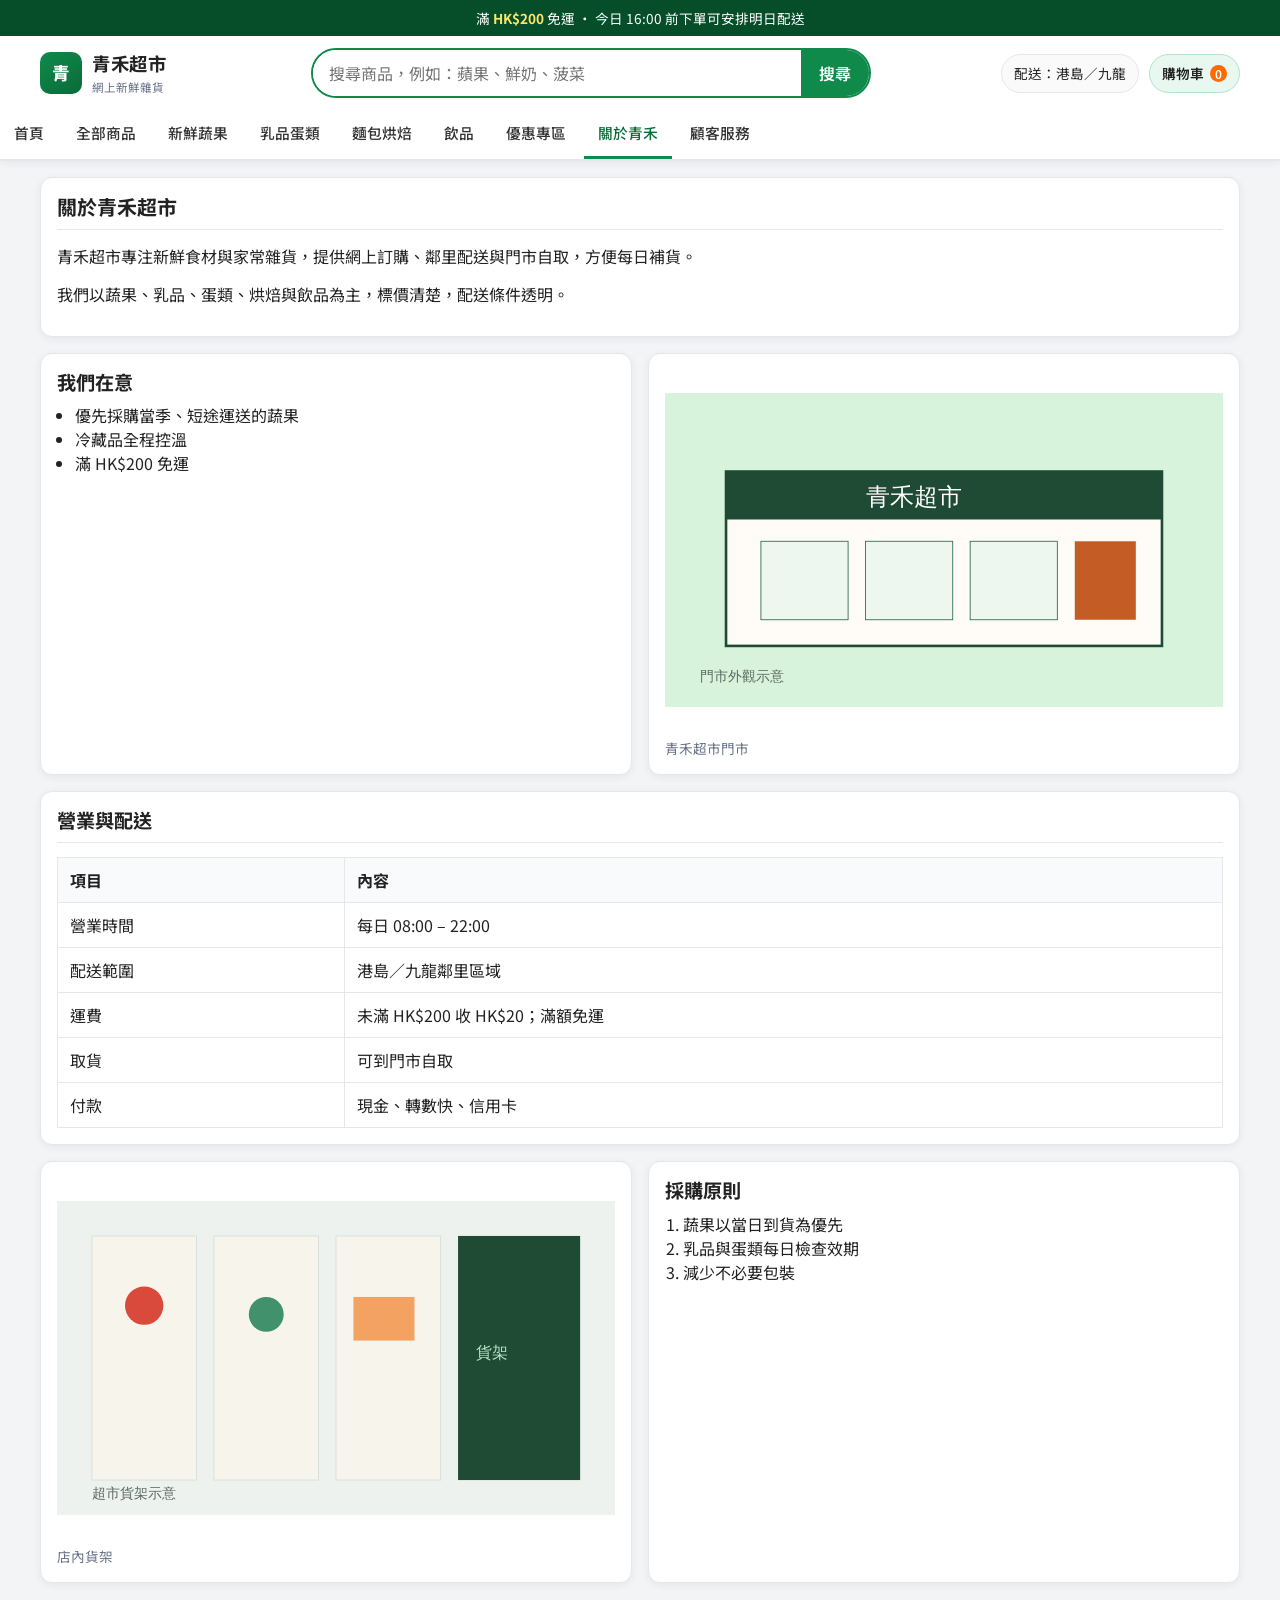
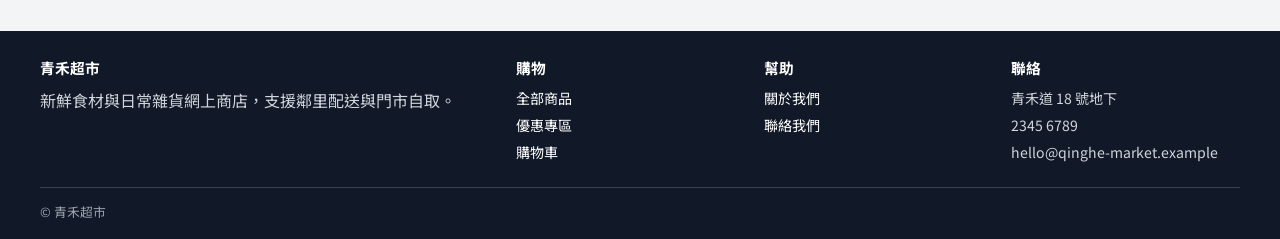
==== commit e65305bb: "Restyle storefront after real grocery site patterns Add promo bar, search header, category nav, bann" ====
--- a/about.html
+++ b/about.html
@@ -4,102 +4,96 @@
   <meta charset="UTF-8">
   <meta name="viewport" content="width=device-width, initial-scale=1">
   <meta name="description" content="關於青禾超市">
-  <title>青禾超市｜關於</title>
+  <title>青禾超市｜關於我們</title>
   <link rel="stylesheet" href="css/style.css">
 </head>
 <body>
+  <div class="topbar">滿 <strong>HK$200</strong> 免運 · 今日 16:00 前下單可安排明日配送</div>
+
   <header class="site-header">
-    <div class="header-inner">
+    <div class="wrap header-main">
       <a class="brand" href="index.html">
-        <span class="brand-mark" aria-hidden="true">青</span>
+        <span class="brand-mark">青</span>
         <span class="brand-text">
           <strong>青禾超市</strong>
-          <span>新鮮 · 日常 · 精選</span>
+          <span>網上新鮮雜貨</span>
         </span>
       </a>
-      <a class="cart-link" href="cart.html">購物車 (<span id="cart-count">0</span>)</a>
-      <button type="button" class="menu-toggle" id="menu-toggle" aria-controls="site-nav" aria-expanded="false">選單</button>
+      <form class="search-box" id="site-search" role="search">
+        <input id="search-q" type="search" name="q" placeholder="搜尋商品，例如：蘋果、鮮奶、菠菜" autocomplete="off">
+        <button type="submit">搜尋</button>
+      </form>
+      <div class="header-actions">
+        <span class="loc-chip">配送：港島／九龍</span>
+        <a class="cart-chip" href="cart.html">購物車 <span class="count" data-cart-count>0</span></a>
+        <button type="button" class="menu-toggle" id="menu-toggle" aria-controls="cat-nav">分類</button>
+      </div>
     </div>
+    <nav class="cat-nav" id="cat-nav" aria-label="商品分類">
+      <ul class="wrap cat-nav-inner">
+        <li><a href="index.html">首頁</a></li>
+        <li><a href="products.html" data-cat="all">全部商品</a></li>
+        <li><a href="products.html?cat=produce" data-cat="produce">新鮮蔬果</a></li>
+        <li><a href="products.html?cat=dairy" data-cat="dairy">乳品蛋類</a></li>
+        <li><a href="products.html?cat=bakery" data-cat="bakery">麵包烘焙</a></li>
+        <li><a href="products.html?cat=drinks" data-cat="drinks">飲品</a></li>
+        <li><a href="products.html?deals=1" data-cat="deals">優惠專區</a></li>
+        <li><a href="about.html" class="active">關於青禾</a></li>
+        <li><a href="contact.html">顧客服務</a></li>
+      </ul>
+    </nav>
   </header>
 
-  <nav class="site-nav" id="site-nav" aria-label="主要導覽">
-    <div class="nav-inner">
-      <a href="index.html">首頁</a>
-      <a href="products.html">商品</a>
-      <a href="about.html" class="active">關於</a>
-      <a href="contact.html">聯絡</a>
-      <a href="cart.html">購物車</a>
-    </div>
-  </nav>
-
   <main>
-    <div class="main-inner">
-      <section class="panel">
-        <div class="panel-title">
-          <h1>關於青禾</h1>
-        </div>
-        <p>青禾超市專注新鮮食材與家常雜貨。我們相信好食材不必複雜——清楚來源、實在價錢、準時送到，就夠了。</p>
-        <p>店內以蔬果、乳品、蛋類、烘焙與飲品為主，適合每週補貨，也適合臨時採買。</p>
+    <div class="wrap">
+      <section class="section">
+        <div class="section-head"><h1 style="margin:0;font-size:1.25rem;">關於青禾超市</h1></div>
+        <p>青禾超市專注新鮮食材與家常雜貨，提供網上訂購、鄰里配送與門市自取，方便每日補貨。</p>
+        <p>我們以蔬果、乳品、蛋類、烘焙與飲品為主，標價清楚，配送條件透明。</p>
       </section>
 
       <section class="grid-2">
-        <article class="panel" style="margin:0;">
-          <h2>我們在意的事</h2>
+        <article class="section" style="margin:0;">
+          <h2>我們在意</h2>
           <ul>
             <li>優先採購當季、短途運送的蔬果</li>
-            <li>冷藏品全程控溫，到店即上架</li>
-            <li>標價透明，結帳一目了然</li>
+            <li>冷藏品全程控溫</li>
+            <li>滿 HK$200 免運</li>
           </ul>
         </article>
-        <figure class="panel figure" style="margin:0;">
-          <img src="images/store.svg" width="640" height="360" alt="青禾超市門市">
-          <figcaption>青禾超市門市</figcaption>
+        <figure class="section" style="margin:0;">
+          <img src="images/store.svg" width="640" height="360" alt="青禾超市門市" style="border-radius:8px;">
+          <figcaption class="small" style="margin-top:8px;">青禾超市門市</figcaption>
         </figure>
       </section>
 
-      <section class="panel" style="margin-top:20px;">
-        <div class="panel-title">
-          <h2>營業資訊</h2>
-        </div>
+      <section class="section" style="margin-top:16px;">
+        <div class="section-head"><h2>營業與配送</h2></div>
         <table class="data">
           <thead>
-            <tr>
-              <th>項目</th>
-              <th>內容</th>
-            </tr>
+            <tr><th>項目</th><th>內容</th></tr>
           </thead>
           <tbody>
-            <tr>
-              <td>營業時間</td>
-              <td>每日 08:00 – 22:00</td>
-            </tr>
-            <tr>
-              <td>配送</td>
-              <td>鄰里範圍；滿 HK$200 免運，否則 HK$20</td>
-            </tr>
-            <tr>
-              <td>取貨</td>
-              <td>亦可到門市自取</td>
-            </tr>
-            <tr>
-              <td>付款</td>
-              <td>現金、轉數快、信用卡</td>
-            </tr>
+            <tr><td>營業時間</td><td>每日 08:00 – 22:00</td></tr>
+            <tr><td>配送範圍</td><td>港島／九龍鄰里區域</td></tr>
+            <tr><td>運費</td><td>未滿 HK$200 收 HK$20；滿額免運</td></tr>
+            <tr><td>取貨</td><td>可到門市自取</td></tr>
+            <tr><td>付款</td><td>現金、轉數快、信用卡</td></tr>
           </tbody>
         </table>
       </section>
 
       <section class="grid-2">
-        <figure class="panel figure" style="margin:0;">
-          <img src="images/aisle.svg" width="640" height="360" alt="超市貨架">
-          <figcaption>店內貨架</figcaption>
+        <figure class="section" style="margin:0;">
+          <img src="images/aisle.svg" width="640" height="360" alt="超市貨架" style="border-radius:8px;">
+          <figcaption class="small" style="margin-top:8px;">店內貨架</figcaption>
         </figure>
-        <article class="panel" style="margin:0;">
+        <article class="section" style="margin:0;">
           <h2>採購原則</h2>
           <ol>
             <li>蔬果以當日到貨為優先</li>
             <li>乳品與蛋類每日檢查效期</li>
-            <li>減少不必要包裝，推廣自備購物袋</li>
+            <li>減少不必要包裝</li>
           </ol>
         </article>
       </section>
@@ -107,28 +101,36 @@
   </main>
 
   <footer class="site-footer">
-    <div class="footer-inner footer-grid">
+    <div class="wrap footer-grid">
       <div>
         <h3>青禾超市</h3>
-        <p>新鮮食材與日常雜貨，陪你把每一餐準備得更好。</p>
+        <p>新鮮食材與日常雜貨網上商店，支援鄰里配送與門市自取。</p>
       </div>
       <div>
-        <h3>逛逛</h3>
+        <h3>購物</h3>
         <ul>
-          <li><a href="index.html">首頁</a></li>
-          <li><a href="products.html">商品</a></li>
-          <li><a href="contact.html">聯絡</a></li>
+          <li><a href="products.html">全部商品</a></li>
+          <li><a href="products.html?deals=1">優惠專區</a></li>
+          <li><a href="cart.html">購物車</a></li>
         </ul>
       </div>
       <div>
-        <h3>服務</h3>
+        <h3>幫助</h3>
         <ul>
-          <li>週一至日 08:00–22:00</li>
+          <li><a href="about.html">關於我們</a></li>
+          <li><a href="contact.html">聯絡我們</a></li>
+        </ul>
+      </div>
+      <div>
+        <h3>聯絡</h3>
+        <ul>
+          <li>青禾道 18 號地下</li>
+          <li>2345 6789</li>
           <li>hello@qinghe-market.example</li>
         </ul>
       </div>
     </div>
-    <div class="footer-inner credits">© 青禾超市</div>
+    <div class="wrap credits">© 青禾超市</div>
   </footer>
 
   <script src="js/main.js"></script>
--- a/css/style.css
+++ b/css/style.css
@@ -1,749 +1,778 @@
-/* 青禾超市 — 清爽超市風格 */
-@import url("https://fonts.googleapis.com/css2?family=Noto+Sans+TC:wght@400;500;700&family=Noto+Serif+TC:wght@600;700&display=swap");
+/* 青禾超市 — 參考真實超市電商（PNS / FreshCart 結構） */
+@import url("https://fonts.googleapis.com/css2?family=Noto+Sans+TC:wght@400;500;600;700&display=swap");
 
 :root {
-  --green-950: #0f2419;
-  --green-900: #163526;
-  --green-800: #1f4a34;
-  --green-700: #2d6a4f;
-  --green-600: #40916c;
-  --green-100: #d8f3dc;
-  --green-50: #f0faf2;
-  --cream: #f7f4ec;
-  --paper: #fffcf7;
-  --ink: #1c2420;
-  --muted: #5a6b62;
-  --line: #d5ddd7;
-  --accent: #c45c26;
-  --accent-dark: #9a4518;
-  --ok: #1b7a45;
-  --warn: #9a6b12;
-  --err: #a33b2b;
-  --shadow: 0 10px 28px rgba(15, 36, 25, 0.08);
-  --max: 1120px;
-  --gap: 20px;
-  --radius: 4px;
+  --green: #0f8a4b;
+  --green-dark: #0a6b39;
+  --green-deep: #064e2a;
+  --green-soft: #e8f7ef;
+  --yellow: #ffe566;
+  --orange: #ff6a00;
+  --red: #e11d48;
+  --ink: #222;
+  --muted: #667085;
+  --line: #e5e7eb;
+  --bg: #f3f4f6;
+  --paper: #fff;
+  --shadow: 0 2px 8px rgba(16, 24, 40, 0.06);
+  --shadow-md: 0 8px 24px rgba(16, 24, 40, 0.08);
+  --radius: 12px;
+  --max: 1200px;
+  --gap: 16px;
 }
 
 *,
 *::before,
-*::after {
-  box-sizing: border-box;
-}
-
-html {
-  font-size: 16px;
-  scroll-behavior: smooth;
-}
+*::after { box-sizing: border-box; }
+
+html { scroll-behavior: smooth; }
 
 body {
   margin: 0;
   font-family: "Noto Sans TC", "PingFang TC", "Microsoft JhengHei", sans-serif;
   color: var(--ink);
-  background:
-    radial-gradient(ellipse 80% 50% at 100% -10%, rgba(64, 145, 108, 0.12), transparent 55%),
-    radial-gradient(ellipse 60% 40% at 0% 100%, rgba(196, 92, 38, 0.06), transparent 50%),
-    linear-gradient(180deg, var(--cream) 0%, #eef2ee 100%);
-  line-height: 1.65;
+  background: var(--bg);
+  line-height: 1.5;
   min-height: 100vh;
 }
 
-img {
-  max-width: 100%;
-  height: auto;
-  display: block;
-  border: 0;
-}
-
-a {
-  color: var(--green-700);
+img { max-width: 100%; display: block; border: 0; }
+a { color: var(--green-dark); text-decoration: none; }
+a:hover { color: var(--orange); }
+h1, h2, h3 { margin: 0 0 0.5em; line-height: 1.25; font-weight: 700; }
+h1 { font-size: clamp(1.4rem, 2.5vw, 1.85rem); }
+h2 { font-size: 1.2rem; }
+h3 { font-size: 1rem; }
+p { margin: 0 0 0.85em; }
+ul, ol { margin: 0 0 1em; padding-left: 1.15em; }
+.small { font-size: 0.85rem; color: var(--muted); }
+
+.wrap {
+  width: min(100% - 24px, var(--max));
+  margin-inline: auto;
+}
+
+/* Top promo */
+.topbar {
+  background: var(--green-deep);
+  color: #fff;
+  font-size: 0.85rem;
+  text-align: center;
+  padding: 8px 12px;
+}
+.topbar strong { color: var(--yellow); }
+
+/* Header: logo + search + actions */
+.site-header {
+  background: var(--paper);
+  border-bottom: 1px solid var(--line);
+  position: sticky;
+  top: 0;
+  z-index: 50;
+  box-shadow: var(--shadow);
+}
+
+.header-main {
+  display: grid;
+  grid-template-columns: auto 1fr auto;
+  gap: 16px;
+  align-items: center;
+  padding: 12px 0;
+}
+
+.brand {
+  display: flex;
+  align-items: center;
+  gap: 10px;
+  color: var(--ink);
   text-decoration: none;
-}
-
-a:hover,
-a:focus {
-  color: var(--accent);
-  text-decoration: underline;
-}
-
-h1,
-h2,
-h3 {
-  font-family: "Noto Serif TC", "Songti TC", Georgia, serif;
-  line-height: 1.3;
-  margin: 0 0 0.55em;
-  font-weight: 700;
-  letter-spacing: 0.02em;
-}
-
-h1 { font-size: clamp(1.7rem, 3vw, 2.35rem); }
-h2 { font-size: 1.35rem; }
-h3 { font-size: 1.08rem; }
-
-p { margin: 0 0 1em; }
-
-ul,
-ol {
-  margin: 0 0 1em;
-  padding-left: 1.2em;
-}
-
-.small {
-  font-size: 0.9rem;
-  color: var(--muted);
-}
-
-.header-inner,
-.nav-inner,
-.main-inner,
-.footer-inner {
-  width: min(100% - 2 * var(--gap), var(--max));
-  margin-left: auto;
-  margin-right: auto;
-}
-
-/* Header */
-.site-header {
-  background: linear-gradient(135deg, var(--green-950), var(--green-800));
-  color: #fff;
-  position: relative;
-  overflow: hidden;
-}
-
-.site-header::after {
-  content: "";
-  position: absolute;
-  inset: auto -10% -40% 40%;
-  height: 120%;
-  background: radial-gradient(circle, rgba(64, 145, 108, 0.35), transparent 60%);
-  pointer-events: none;
-}
-
-.header-inner {
-  position: relative;
-  z-index: 1;
-  display: flex;
-  align-items: center;
-  justify-content: space-between;
-  gap: 12px;
-  padding: 16px 0;
-}
-
-.brand {
-  color: #fff;
-  text-decoration: none;
-  display: flex;
-  align-items: center;
-  gap: 12px;
-}
-
-.brand:hover,
-.brand:focus {
-  color: #fff;
-  text-decoration: none;
-  opacity: 0.95;
-}
-
+  min-width: 140px;
+}
+.brand:hover { color: var(--ink); }
 .brand-mark {
   width: 42px;
   height: 42px;
-  border: 2px solid rgba(255, 255, 255, 0.85);
+  border-radius: 10px;
+  background: linear-gradient(145deg, var(--green), var(--green-dark));
+  color: #fff;
   display: grid;
   place-items: center;
-  font-family: "Noto Serif TC", serif;
+  font-weight: 800;
   font-size: 1.1rem;
-  font-weight: 700;
-  background: rgba(255, 255, 255, 0.08);
-  flex-shrink: 0;
-}
-
+}
 .brand-text strong {
   display: block;
-  font-family: "Noto Serif TC", serif;
-  font-size: 1.35rem;
-  font-weight: 700;
-  letter-spacing: 0.12em;
-}
-
+  font-size: 1.15rem;
+  letter-spacing: 0.04em;
+}
 .brand-text span {
   display: block;
+  font-size: 0.72rem;
+  color: var(--muted);
+  margin-top: 1px;
+}
+
+.search-box {
+  display: flex;
+  width: 100%;
+  max-width: 560px;
+  margin: 0 auto;
+  border: 2px solid var(--green);
+  border-radius: 999px;
+  overflow: hidden;
+  background: #fff;
+}
+.search-box input {
+  flex: 1;
+  border: 0;
+  padding: 11px 16px;
+  font: inherit;
+  outline: none;
+  min-width: 0;
+}
+.search-box button {
+  border: 0;
+  background: var(--green);
+  color: #fff;
+  padding: 0 18px;
+  font: inherit;
+  font-weight: 600;
+  cursor: pointer;
+  white-space: nowrap;
+}
+.search-box button:hover { background: var(--green-dark); }
+
+.header-actions {
+  display: flex;
+  align-items: center;
+  gap: 10px;
+}
+
+.loc-chip,
+.cart-chip {
+  display: inline-flex;
+  align-items: center;
+  gap: 6px;
+  border: 1px solid var(--line);
+  background: #fafafa;
+  border-radius: 999px;
+  padding: 8px 12px;
+  font-size: 0.85rem;
+  color: var(--ink);
+  text-decoration: none;
+  white-space: nowrap;
+}
+.loc-chip:hover,
+.cart-chip:hover {
+  border-color: var(--green);
+  color: var(--ink);
+}
+.cart-chip {
+  background: var(--green-soft);
+  border-color: #b7e4c7;
+  font-weight: 600;
+}
+.cart-chip .count {
+  background: var(--orange);
+  color: #fff;
+  border-radius: 999px;
+  min-width: 1.4em;
+  height: 1.4em;
+  display: inline-grid;
+  place-items: center;
   font-size: 0.75rem;
-  opacity: 0.78;
-  letter-spacing: 0.06em;
-  margin-top: 2px;
-  font-weight: 400;
-}
-
-.cart-link {
-  color: #fff;
-  border: 1px solid rgba(255, 255, 255, 0.45);
-  padding: 8px 14px;
-  font-size: 0.92rem;
-  background: rgba(255, 255, 255, 0.06);
-  white-space: nowrap;
-}
-
-.cart-link:hover,
-.cart-link:focus {
-  background: rgba(255, 255, 255, 0.14);
-  text-decoration: none;
-  color: #fff;
+  padding: 0 5px;
 }
 
 .menu-toggle {
   display: none;
-  background: transparent;
-  border: 1px solid rgba(255, 255, 255, 0.45);
-  color: #fff;
-  padding: 7px 12px;
+  border: 1px solid var(--line);
+  background: #fff;
+  border-radius: 8px;
+  padding: 8px 12px;
   font: inherit;
   cursor: pointer;
 }
 
-.site-nav {
-  background: var(--green-900);
-  border-top: 1px solid rgba(255, 255, 255, 0.08);
-}
-
-.nav-inner {
-  display: flex;
-  flex-wrap: wrap;
-  gap: 0;
+/* Category nav */
+.cat-nav {
+  background: #fff;
+  border-bottom: 1px solid var(--line);
+}
+.cat-nav-inner {
+  display: flex;
+  gap: 4px;
+  overflow-x: auto;
   padding: 0;
   margin: 0;
-}
-
-.nav-inner a {
+  list-style: none;
+  -webkit-overflow-scrolling: touch;
+}
+.cat-nav a {
   display: block;
-  color: rgba(255, 255, 255, 0.88);
-  padding: 11px 16px;
-  text-decoration: none;
-  border-bottom: 2px solid transparent;
-  transition: background 0.15s ease, color 0.15s ease;
-}
-
-.nav-inner a:hover,
-.nav-inner a:focus,
-.nav-inner a.active {
-  background: rgba(255, 255, 255, 0.08);
-  color: #fff;
-  text-decoration: none;
-  border-bottom-color: #b7e4c7;
-}
-
-main {
-  padding: 28px 0 48px;
-}
-
-.panel {
-  background: var(--paper);
-  border: 1px solid var(--line);
+  padding: 12px 14px;
+  color: #333;
+  font-size: 0.92rem;
+  font-weight: 500;
+  white-space: nowrap;
+  border-bottom: 3px solid transparent;
+}
+.cat-nav a:hover,
+.cat-nav a.active {
+  color: var(--green-dark);
+  border-bottom-color: var(--green);
+}
+
+main { padding: 16px 0 40px; }
+
+/* Promo banners */
+.promo-grid {
+  display: grid;
+  grid-template-columns: 2fr 1fr;
+  gap: 12px;
+  margin-bottom: 18px;
+}
+.banner {
+  position: relative;
+  border-radius: var(--radius);
+  overflow: hidden;
+  min-height: 220px;
+  color: #fff;
+  display: flex;
+  align-items: flex-end;
+  padding: 22px;
+  background: #0a6b39 center/cover no-repeat;
   box-shadow: var(--shadow);
-  padding: 22px;
-  margin-bottom: var(--gap);
-}
-
-.panel > *:last-child {
-  margin-bottom: 0;
-}
-
-.panel-title {
-  display: flex;
-  align-items: baseline;
+}
+.banner.main {
+  background:
+    linear-gradient(120deg, rgba(6, 78, 42, 0.88), rgba(15, 138, 75, 0.55)),
+    #0a6b39;
+  min-height: 280px;
+}
+.banner.side-a {
+  background: linear-gradient(135deg, #ea580c, #f59e0b);
+  min-height: 134px;
+}
+.banner.side-b {
+  background: linear-gradient(135deg, #0369a1, #0ea5e9);
+  min-height: 134px;
+}
+.banner-stack {
+  display: grid;
+  gap: 12px;
+}
+.banner h2 {
+  margin: 0 0 6px;
+  font-size: 1.45rem;
+  color: #fff;
+}
+.banner p { margin: 0 0 12px; opacity: 0.95; max-width: 28em; }
+.banner .btn { box-shadow: none; }
+
+/* Category shortcuts */
+.cat-shortcuts {
+  display: grid;
+  grid-template-columns: repeat(6, 1fr);
+  gap: 10px;
+  margin-bottom: 18px;
+}
+.cat-card {
+  background: #fff;
+  border: 1px solid var(--line);
+  border-radius: var(--radius);
+  padding: 14px 8px;
+  text-align: center;
+  color: var(--ink);
+  box-shadow: var(--shadow);
+  transition: transform 0.15s ease, box-shadow 0.15s ease;
+}
+.cat-card:hover {
+  transform: translateY(-2px);
+  box-shadow: var(--shadow-md);
+  color: var(--ink);
+}
+.cat-icon {
+  width: 48px;
+  height: 48px;
+  margin: 0 auto 8px;
+  border-radius: 14px;
+  display: grid;
+  place-items: center;
+  background: var(--green-soft);
+  font-size: 1.35rem;
+  font-weight: 800;
+  color: var(--green-dark);
+}
+.cat-card span {
+  display: block;
+  font-size: 0.85rem;
+  font-weight: 600;
+}
+
+/* Section shells */
+.section {
+  background: #fff;
+  border: 1px solid var(--line);
+  border-radius: var(--radius);
+  box-shadow: var(--shadow);
+  padding: 16px;
+  margin-bottom: 16px;
+}
+.section-head {
+  display: flex;
+  align-items: center;
   justify-content: space-between;
   gap: 12px;
   margin-bottom: 14px;
   padding-bottom: 10px;
   border-bottom: 1px solid var(--line);
 }
-
-.panel-title h1,
-.panel-title h2 {
+.section-head h2 {
   margin: 0;
+  display: flex;
+  align-items: center;
+  gap: 8px;
+}
+.section-head h2 .tag {
+  background: var(--red);
+  color: #fff;
+  font-size: 0.72rem;
+  padding: 3px 8px;
+  border-radius: 999px;
+  font-weight: 700;
+}
+.section-head a {
+  font-size: 0.88rem;
+  font-weight: 600;
+  color: var(--muted);
+}
+.section-head a:hover { color: var(--green-dark); }
+
+/* Product grid — denser retail cards */
+.product-grid {
+  display: grid;
+  grid-template-columns: repeat(4, 1fr);
+  gap: 12px;
+}
+.product-grid.cols-3 {
+  grid-template-columns: repeat(3, 1fr);
+}
+
+.p-card {
+  border: 1px solid var(--line);
+  border-radius: 10px;
+  background: #fff;
+  overflow: hidden;
+  display: flex;
+  flex-direction: column;
+  position: relative;
+  transition: box-shadow 0.15s ease, border-color 0.15s ease;
+}
+.p-card:hover {
+  border-color: #b7e4c7;
+  box-shadow: var(--shadow-md);
+}
+.p-card .badge {
+  position: absolute;
+  top: 8px;
+  left: 8px;
+  z-index: 2;
+  background: var(--red);
+  color: #fff;
+  font-size: 0.7rem;
+  font-weight: 700;
+  padding: 3px 7px;
+  border-radius: 4px;
+}
+.p-card .badge.soft {
+  background: var(--green);
+}
+.p-card .badge.cold {
+  background: #0284c7;
+}
+.p-card .thumb {
+  aspect-ratio: 1;
+  background: #f8faf9;
+  padding: 12px;
+}
+.p-card .thumb img {
+  width: 100%;
+  height: 100%;
+  object-fit: contain;
+}
+.p-card .body {
+  padding: 10px 12px 12px;
+  display: flex;
+  flex-direction: column;
+  flex: 1;
+}
+.p-card .name {
+  font-size: 0.92rem;
+  font-weight: 600;
+  margin: 0 0 2px;
+  color: var(--ink);
+  display: -webkit-box;
+  -webkit-line-clamp: 2;
+  -webkit-box-orient: vertical;
+  overflow: hidden;
+  min-height: 2.6em;
+}
+.p-card .pack {
+  font-size: 0.78rem;
+  color: var(--muted);
+  margin-bottom: 8px;
+}
+.p-card .price-row {
+  display: flex;
+  align-items: baseline;
+  gap: 6px;
+  margin-bottom: 10px;
+}
+.p-card .price {
+  color: var(--orange);
+  font-weight: 800;
+  font-size: 1.1rem;
+}
+.p-card .was {
+  color: #98a2b3;
+  font-size: 0.8rem;
+  text-decoration: line-through;
+}
+.p-card .actions {
+  margin-top: auto;
+  display: grid;
+  grid-template-columns: 1fr 1fr;
+  gap: 6px;
+}
+.p-card .actions .btn { padding: 8px 10px; font-size: 0.82rem; border-radius: 8px; }
+
+/* Buttons */
+.btn,
+button.btn {
+  display: inline-block;
+  background: var(--green);
+  color: #fff;
   border: 0;
-  padding: 0;
-}
-
-/* Hero */
-.hero {
-  display: grid;
-  grid-template-columns: 1.05fr 0.95fr;
-  gap: 0;
-  margin-bottom: var(--gap);
-  min-height: min(62vh, 520px);
-  border: 1px solid var(--line);
+  padding: 10px 16px;
+  border-radius: 8px;
+  font: inherit;
+  font-weight: 600;
+  cursor: pointer;
+  text-align: center;
+}
+.btn:hover,
+button.btn:hover {
+  background: var(--green-dark);
+  color: #fff;
+}
+.btn-accent { background: var(--orange); }
+.btn-accent:hover { background: #e05e00; color: #fff; }
+.btn-ghost {
+  background: #fff;
+  color: var(--ink);
+  border: 1px solid var(--line);
+}
+.btn-ghost:hover { background: #f9fafb; color: var(--ink); }
+.btn-block { width: 100%; }
+.btn-sm { padding: 7px 12px; font-size: 0.85rem; }
+
+/* Trust strip */
+.trust-strip {
+  display: grid;
+  grid-template-columns: repeat(4, 1fr);
+  gap: 10px;
+  margin-bottom: 16px;
+}
+.trust-item {
+  background: #fff;
+  border: 1px solid var(--line);
+  border-radius: 10px;
+  padding: 12px;
+  text-align: center;
   box-shadow: var(--shadow);
+}
+.trust-item strong { display: block; font-size: 0.92rem; margin-bottom: 2px; }
+.trust-item span { font-size: 0.78rem; color: var(--muted); }
+
+/* Filters */
+.filter-bar {
+  display: flex;
+  flex-wrap: wrap;
+  gap: 8px;
+  margin-bottom: 14px;
+}
+.chip {
+  border: 1px solid var(--line);
+  background: #fff;
+  border-radius: 999px;
+  padding: 7px 14px;
+  font: inherit;
+  font-size: 0.88rem;
+  cursor: pointer;
+  color: var(--ink);
+  text-decoration: none;
+}
+.chip:hover { border-color: var(--green); color: var(--ink); }
+.chip.active {
+  background: var(--green-soft);
+  border-color: var(--green);
+  color: var(--green-dark);
+  font-weight: 600;
+}
+
+/* Product detail retail layout */
+.breadcrumb {
+  font-size: 0.85rem;
+  color: var(--muted);
+  margin: 0 0 12px;
+}
+.pdp {
+  display: grid;
+  grid-template-columns: 1fr 1fr;
+  gap: 16px;
+  margin-bottom: 16px;
+}
+.pdp-media,
+.pdp-info {
+  background: #fff;
+  border: 1px solid var(--line);
+  border-radius: var(--radius);
+  box-shadow: var(--shadow);
+  padding: 16px;
+}
+.product-media-stage {
+  aspect-ratio: 1;
+  border-radius: 10px;
+  background: #f8faf9;
+  border: 1px solid var(--line);
+  display: grid;
+  place-items: center;
   overflow: hidden;
-  background: var(--paper);
-}
-
-.hero-copy {
-  padding: clamp(28px, 5vw, 48px);
-  display: flex;
-  flex-direction: column;
-  justify-content: center;
-  background:
-    linear-gradient(160deg, #ffffff 0%, var(--green-50) 100%);
-}
-
-.hero-kicker {
-  font-size: 0.82rem;
-  letter-spacing: 0.18em;
-  text-transform: uppercase;
-  color: var(--green-700);
+}
+.product-media-stage img {
+  width: 100%;
+  height: 100%;
+  object-fit: contain;
+  padding: 8%;
+}
+.product-media-stage canvas,
+.product-media-stage model-viewer,
+.product-media-stage .model-host {
+  width: 100%;
+  height: 100%;
+  display: block;
+}
+.product-media-stage[data-view="model"] img { display: none; }
+.media-tools.is-pending { display: none; }
+
+.pd-category {
+  display: inline-block;
+  background: var(--green-soft);
+  color: var(--green-dark);
+  font-size: 0.78rem;
   font-weight: 700;
-  margin-bottom: 10px;
-}
-
-.hero-copy h1 {
-  margin-bottom: 0.4em;
-  color: var(--green-950);
-}
-
-.hero-copy p {
+  padding: 4px 10px;
+  border-radius: 999px;
+  margin-bottom: 8px;
+}
+.pd-meta {
+  display: flex;
+  flex-wrap: wrap;
+  gap: 10px 16px;
+  font-size: 0.85rem;
   color: var(--muted);
-  max-width: 28em;
-  font-size: 1.02rem;
-}
-
-.hero-actions {
+  margin-bottom: 12px;
+}
+.pd-price {
+  font-size: 1.85rem;
+  font-weight: 800;
+  color: var(--orange);
+  margin: 0 0 4px;
+}
+.pd-was {
+  color: #98a2b3;
+  text-decoration: line-through;
+  margin-bottom: 12px;
+}
+.pd-points { color: var(--muted); }
+.pd-buy {
+  margin-top: 16px;
+  padding-top: 16px;
+  border-top: 1px solid var(--line);
+}
+.buy-row {
   display: flex;
   flex-wrap: wrap;
   gap: 10px;
-  margin-top: 8px;
-}
-
-.hero-media {
-  position: relative;
-  min-height: 260px;
-  background: var(--green-800);
-}
-
-.hero-media img {
-  width: 100%;
-  height: 100%;
-  object-fit: cover;
-  position: absolute;
-  inset: 0;
-}
-
-.figure {
-  margin: 0 0 1em;
-}
-
-.figure figcaption {
-  font-size: 0.85rem;
-  color: var(--muted);
-  margin-top: 8px;
-}
-
-.grid-2 {
-  display: grid;
-  grid-template-columns: 1fr 1fr;
-  gap: var(--gap);
-}
-
-.grid-3 {
-  display: grid;
-  grid-template-columns: repeat(3, 1fr);
-  gap: var(--gap);
-}
-
-.feature-list {
-  display: grid;
-  grid-template-columns: repeat(3, 1fr);
-  gap: var(--gap);
-  margin-bottom: var(--gap);
-}
-
-.feature-item {
-  background: var(--paper);
-  border: 1px solid var(--line);
-  padding: 18px 18px 16px;
-  box-shadow: var(--shadow);
-  border-top: 3px solid var(--green-600);
-}
-
-.feature-item h2,
-.feature-item h3 {
-  margin-bottom: 6px;
-  font-size: 1.05rem;
-}
-
-.feature-item p {
-  margin: 0;
-  color: var(--muted);
-  font-size: 0.95rem;
-}
-
-.product-card {
-  background: var(--paper);
-  border: 1px solid var(--line);
-  box-shadow: var(--shadow);
-  display: flex;
-  flex-direction: column;
-  transition: transform 0.18s ease, box-shadow 0.18s ease;
-}
-
-.product-card:hover {
-  transform: translateY(-3px);
-  box-shadow: 0 14px 32px rgba(15, 36, 25, 0.12);
-}
-
-.product-card .thumb {
-  background: linear-gradient(145deg, #e8f5ec, #f4f0e6);
-  border-bottom: 1px solid var(--line);
-  aspect-ratio: 4 / 3;
-  overflow: hidden;
-}
-
-.product-card .thumb img {
-  width: 100%;
-  height: 100%;
-  object-fit: cover;
-}
-
-.product-card .body {
-  padding: 14px 14px 16px;
-  flex: 1;
-  display: flex;
-  flex-direction: column;
-}
-
-.product-card .body h2,
-.product-card .body h3 {
-  margin-bottom: 4px;
-}
-
-.product-card .price {
-  font-weight: 700;
-  color: var(--accent);
-  font-size: 1.12rem;
-  margin: 6px 0 12px;
-  font-family: "Noto Serif TC", serif;
-}
-
-.product-card .actions {
-  margin-top: auto;
-}
-
-.btn,
-button.btn,
-input[type="submit"].btn {
-  display: inline-block;
-  background: var(--green-700);
-  color: #fff;
-  border: 1px solid var(--green-800);
-  padding: 9px 16px;
-  font: inherit;
-  cursor: pointer;
-  text-align: center;
-  transition: background 0.15s ease, transform 0.15s ease;
-}
-
-.btn:hover,
-.btn:focus,
-button.btn:hover,
-button.btn:focus {
-  background: var(--green-800);
-  text-decoration: none;
-  color: #fff;
-}
-
-.btn-accent {
-  background: var(--accent);
-  border-color: var(--accent-dark);
-}
-
-.btn-accent:hover,
-.btn-accent:focus {
-  background: var(--accent-dark);
-}
-
-.btn-secondary {
-  background: #fff;
-  color: var(--ink);
-  border: 1px solid var(--line);
-}
-
-.btn-secondary:hover,
-.btn-secondary:focus {
-  background: var(--green-50);
-  color: var(--ink);
-}
-
-.btn-block {
-  width: 100%;
-}
-
-table.data {
-  width: 100%;
-  border-collapse: collapse;
-  background: #fff;
-  margin-bottom: 0.5em;
-}
-
-table.data th,
-table.data td {
-  border: 1px solid var(--line);
-  padding: 10px 12px;
-  text-align: left;
-  vertical-align: top;
-}
-
-table.data th {
-  background: var(--green-50);
-  color: var(--green-900);
-  font-weight: 700;
-}
-
-table.data tr:nth-child(even) td {
-  background: #fbfaf6;
-}
-
-table.data .num {
-  text-align: right;
-  white-space: nowrap;
-  font-variant-numeric: tabular-nums;
-}
-
-.form-row {
-  margin-bottom: 14px;
-}
-
+  align-items: end;
+  margin-bottom: 12px;
+}
+.buy-row .form-row { margin: 0; flex: 1 1 140px; }
+
+.form-row { margin-bottom: 12px; }
 .form-row label {
   display: block;
   font-weight: 600;
+  font-size: 0.88rem;
   margin-bottom: 5px;
 }
-
 .form-row input,
 .form-row select,
 .form-row textarea {
   width: 100%;
-  max-width: 440px;
+  max-width: 420px;
   padding: 10px 12px;
   border: 1px solid var(--line);
-  background: #fff;
+  border-radius: 8px;
   font: inherit;
-  color: var(--ink);
-  border-radius: var(--radius);
-}
-
+  background: #fff;
+}
 .form-row input:focus,
 .form-row select:focus,
 .form-row textarea:focus {
-  outline: 2px solid rgba(45, 106, 79, 0.28);
-  border-color: var(--green-600);
-}
-
-.form-row textarea {
-  min-height: 110px;
-  resize: vertical;
-}
-
-.form-inline {
-  display: flex;
-  flex-wrap: wrap;
-  gap: 12px;
-  align-items: end;
-  margin-bottom: 14px;
-}
-
-.form-inline .form-row {
-  margin-bottom: 0;
-  flex: 1 1 180px;
-}
-
-.form-inline .form-row input,
-.form-inline .form-row select {
-  max-width: none;
-}
-
-.form-actions {
-  display: flex;
-  flex-wrap: wrap;
-  gap: 10px;
-  margin-bottom: 8px;
-}
-
-.msg {
-  border: 1px solid var(--line);
-  padding: 11px 13px;
-  margin: 12px 0;
-  background: #f7f7f4;
-}
-
-.msg.ok {
-  border-color: #8dceb0;
-  background: #edf8f1;
-  color: var(--ok);
-}
-
-.msg.warn {
-  border-color: #e2c987;
-  background: #fff8e8;
-  color: var(--warn);
-}
-
-.msg.err {
-  border-color: #e2b0a8;
-  background: #fdf0ee;
-  color: var(--err);
-}
-
-.summary-box {
-  background: var(--green-50);
-  border: 1px solid #b7d9c4;
-  padding: 14px 16px;
-  margin-top: 12px;
-}
-
-.summary-box .total {
-  font-size: 1.3rem;
-  font-weight: 700;
-  color: var(--accent);
-  font-family: "Noto Serif TC", serif;
-}
+  outline: 2px solid rgba(15, 138, 75, 0.25);
+  border-color: var(--green);
+}
+.form-row textarea { min-height: 100px; resize: vertical; }
+.form-actions { display: flex; flex-wrap: wrap; gap: 8px; }
 
 .qty-control {
   display: inline-flex;
   align-items: center;
-  gap: 6px;
-}
-
+  border: 1px solid var(--line);
+  border-radius: 8px;
+  overflow: hidden;
+  background: #fff;
+}
+.qty-control button {
+  width: 36px;
+  height: 36px;
+  border: 0;
+  background: #f9fafb;
+  cursor: pointer;
+  font: inherit;
+}
 .qty-control input {
-  width: 68px;
+  width: 52px;
+  border: 0;
   text-align: center;
-  padding: 8px;
-  border: 1px solid var(--line);
+  padding: 8px 4px;
   font: inherit;
   max-width: none;
-}
-
-.qty-control button {
-  width: 34px;
-  height: 34px;
-  border: 1px solid var(--line);
-  background: #fff;
-  cursor: pointer;
-  font: inherit;
-}
-
-.qty-control button:hover {
-  background: var(--green-50);
-}
-
+  border-radius: 0;
+}
+
+.msg {
+  border: 1px solid var(--line);
+  border-radius: 8px;
+  padding: 10px 12px;
+  margin: 10px 0;
+  background: #f9fafb;
+}
+.msg.ok { background: #ecfdf3; border-color: #abefc6; color: #067647; }
+.msg.warn { background: #fffaeb; border-color: #fedf89; color: #b54708; }
+.msg.err { background: #fef3f2; border-color: #fecdca; color: #b42318; }
+.summary-box {
+  background: #f8faf9;
+  border: 1px solid var(--line);
+  border-radius: 8px;
+  padding: 12px;
+  margin-top: 10px;
+}
+.summary-box .total {
+  font-size: 1.2rem;
+  font-weight: 800;
+  color: var(--orange);
+}
+
+/* Tables */
+table.data {
+  width: 100%;
+  border-collapse: collapse;
+  background: #fff;
+}
+table.data th,
+table.data td {
+  border: 1px solid var(--line);
+  padding: 10px 12px;
+  text-align: left;
+}
+table.data th { background: #f9fafb; }
+table.data .num { text-align: right; white-space: nowrap; }
+
+.grid-2 {
+  display: grid;
+  grid-template-columns: 1fr 1fr;
+  gap: 16px;
+}
+
+/* Footer */
 .site-footer {
-  background: linear-gradient(180deg, var(--green-900), var(--green-950));
-  color: #c9d6cf;
-  padding: 28px 0 20px;
-  margin-top: auto;
-}
-
-.site-footer a {
-  color: #fff;
-}
-
+  background: #111827;
+  color: #d1d5db;
+  padding: 28px 0 18px;
+  margin-top: 8px;
+}
+.site-footer a { color: #fff; }
 .footer-grid {
   display: grid;
-  grid-template-columns: 2fr 1fr 1fr;
-  gap: var(--gap);
-}
-
+  grid-template-columns: 2fr 1fr 1fr 1fr;
+  gap: 18px;
+}
 .footer-grid h3 {
   color: #fff;
-  font-size: 0.98rem;
+  font-size: 0.92rem;
   margin-bottom: 10px;
 }
-
-.footer-grid ul {
-  list-style: none;
-  padding: 0;
-  margin: 0;
-}
-
-.footer-grid li {
-  margin-bottom: 5px;
-}
-
+.footer-grid ul { list-style: none; padding: 0; margin: 0; }
+.footer-grid li { margin-bottom: 6px; font-size: 0.88rem; }
 .credits {
   margin-top: 18px;
   padding-top: 14px;
-  border-top: 1px solid rgba(255, 255, 255, 0.12);
-  color: #8fa397;
-  font-size: 0.82rem;
-}
-
-@media (max-width: 900px) {
-  .hero {
-    grid-template-columns: 1fr;
-    min-height: 0;
+  border-top: 1px solid #374151;
+  font-size: 0.8rem;
+  color: #9ca3af;
+}
+
+/* Responsive */
+@media (max-width: 980px) {
+  .header-main {
+    grid-template-columns: 1fr auto;
+    grid-template-areas:
+      "brand actions"
+      "search search";
   }
-
-  .hero-media {
-    min-height: 220px;
-    order: -1;
-  }
-
-  .grid-3,
-  .feature-list {
-    grid-template-columns: 1fr 1fr;
-  }
-
-  .footer-grid {
-    grid-template-columns: 1fr 1fr;
-  }
+  .brand { grid-area: brand; }
+  .search-box { grid-area: search; max-width: none; }
+  .header-actions { grid-area: actions; }
+  .loc-chip { display: none; }
+  .promo-grid { grid-template-columns: 1fr; }
+  .banner-stack { grid-template-columns: 1fr 1fr; }
+  .cat-shortcuts { grid-template-columns: repeat(3, 1fr); }
+  .product-grid,
+  .product-grid.cols-3 { grid-template-columns: repeat(3, 1fr); }
+  .trust-strip { grid-template-columns: 1fr 1fr; }
+  .pdp { grid-template-columns: 1fr; }
+  .footer-grid { grid-template-columns: 1fr 1fr; }
 }
 
 @media (max-width: 640px) {
-  .header-inner {
-    flex-wrap: wrap;
-  }
-
-  .menu-toggle {
-    display: inline-block;
-  }
-
-  .cart-link {
-    order: 2;
-  }
-
-  .menu-toggle {
-    order: 3;
-    margin-left: auto;
-  }
-
-  .site-nav.is-collapsed .nav-inner {
-    display: none;
-  }
-
-  .nav-inner {
-    flex-direction: column;
-  }
-
-  .nav-inner a {
-    border-bottom: 1px solid rgba(255, 255, 255, 0.08);
-  }
-
+  .menu-toggle { display: inline-block; }
+  .cat-nav.is-collapsed .cat-nav-inner { display: none; }
+  .banner-stack { grid-template-columns: 1fr; }
+  .cat-shortcuts { grid-template-columns: repeat(2, 1fr); }
+  .product-grid,
+  .product-grid.cols-3 { grid-template-columns: repeat(2, 1fr); }
+  .p-card .actions { grid-template-columns: 1fr; }
+  .trust-strip,
   .grid-2,
-  .grid-3,
-  .feature-list,
-  .footer-grid {
-    grid-template-columns: 1fr;
-  }
-
+  .footer-grid { grid-template-columns: 1fr; }
   .form-row input,
   .form-row select,
-  .form-row textarea,
-  .form-inline .form-row input,
-  .form-inline .form-row select {
-    max-width: none;
-  }
-
+  .form-row textarea { max-width: none; }
   table.data {
     display: block;
     overflow-x: auto;
-    -webkit-overflow-scrolling: touch;
   }
 }
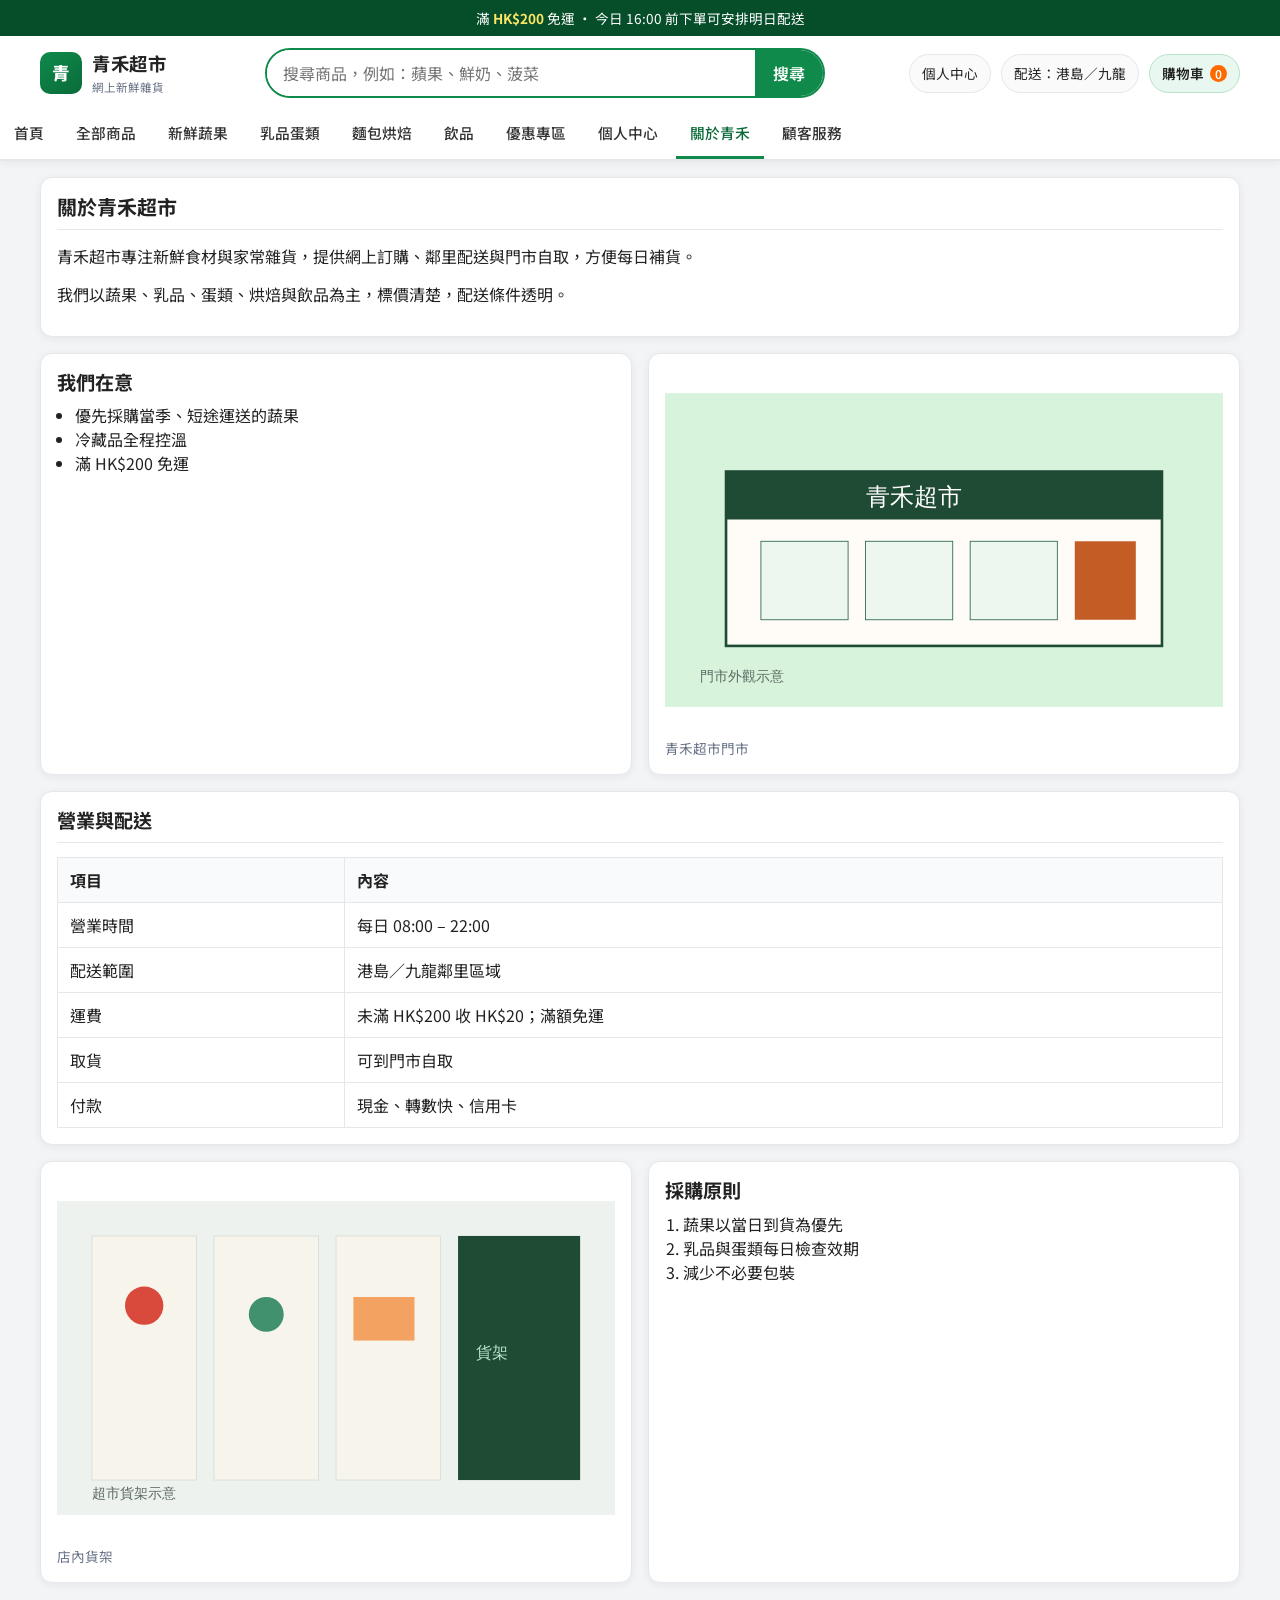
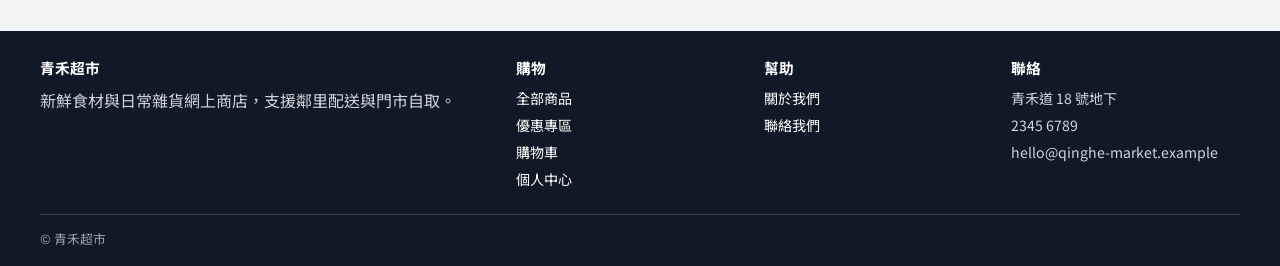
==== commit 16282cc4: "Add account center and simulated checkout payment flow Move profile editing to account.html with ord" ====
--- a/about.html
+++ b/about.html
@@ -24,6 +24,7 @@
         <button type="submit">搜尋</button>
       </form>
       <div class="header-actions">
+        <a class="loc-chip" href="account.html">個人中心</a>
         <span class="loc-chip">配送：港島／九龍</span>
         <a class="cart-chip" href="cart.html">購物車 <span class="count" data-cart-count>0</span></a>
         <button type="button" class="menu-toggle" id="menu-toggle" aria-controls="cat-nav">分類</button>
@@ -38,6 +39,7 @@
         <li><a href="products.html?cat=bakery" data-cat="bakery">麵包烘焙</a></li>
         <li><a href="products.html?cat=drinks" data-cat="drinks">飲品</a></li>
         <li><a href="products.html?deals=1" data-cat="deals">優惠專區</a></li>
+        <li><a href="account.html">個人中心</a></li>
         <li><a href="about.html" class="active">關於青禾</a></li>
         <li><a href="contact.html">顧客服務</a></li>
       </ul>
@@ -112,6 +114,7 @@
           <li><a href="products.html">全部商品</a></li>
           <li><a href="products.html?deals=1">優惠專區</a></li>
           <li><a href="cart.html">購物車</a></li>
+          <li><a href="account.html">個人中心</a></li>
         </ul>
       </div>
       <div>
--- a/css/style.css
+++ b/css/style.css
@@ -542,6 +542,7 @@
   padding: 16px;
 }
 .product-media-stage {
+  position: relative;
   aspect-ratio: 1;
   border-radius: 10px;
   background: #f8faf9;
@@ -556,15 +557,61 @@
   object-fit: contain;
   padding: 8%;
 }
-.product-media-stage canvas,
-.product-media-stage model-viewer,
 .product-media-stage .model-host {
+  position: absolute;
+  inset: 0;
   width: 100%;
   height: 100%;
+  background: #111;
+}
+.product-media-stage .model-host iframe {
+  width: 100%;
+  height: 100%;
+  border: 0;
   display: block;
 }
-.product-media-stage[data-view="model"] img { display: none; }
-.media-tools.is-pending { display: none; }
+.product-media-stage[data-view="model"] > img { display: none; }
+.model-loading {
+  position: absolute;
+  z-index: 2;
+  left: 50%;
+  top: 50%;
+  transform: translate(-50%, -50%);
+  background: rgba(17, 24, 39, 0.78);
+  color: #fff;
+  font-size: 0.88rem;
+  padding: 10px 14px;
+  border-radius: 8px;
+  pointer-events: none;
+  max-width: 80%;
+  text-align: center;
+}
+.media-tools {
+  display: flex;
+  gap: 8px;
+  margin-top: 10px;
+}
+.media-tab.active {
+  background: var(--green-dark);
+}
+.model-credit {
+  margin: 8px 0 0;
+  line-height: 1.4;
+}
+.model-credit a { word-break: break-word; }
+.p-card .badge-3d {
+  position: absolute;
+  top: 8px;
+  right: 8px;
+  z-index: 2;
+  background: #111827;
+  color: #fff;
+  font-size: 0.68rem;
+  font-weight: 700;
+  padding: 3px 7px;
+  border-radius: 4px;
+  letter-spacing: 0.04em;
+}
 
 .pd-category {
   display: inline-block;
@@ -684,6 +731,125 @@
   font-size: 1.2rem;
   font-weight: 800;
   color: var(--orange);
+}
+
+/* Account */
+.account-layout {
+  display: grid;
+  grid-template-columns: 240px 1fr;
+  gap: 16px;
+  align-items: start;
+}
+.account-side { margin-bottom: 0; }
+.account-avatar {
+  width: 56px;
+  height: 56px;
+  border-radius: 16px;
+  background: linear-gradient(145deg, var(--green), var(--green-dark));
+  color: #fff;
+  display: grid;
+  place-items: center;
+  font-weight: 800;
+  font-size: 1.2rem;
+  margin-bottom: 10px;
+}
+.account-tabs {
+  display: grid;
+  gap: 6px;
+  margin-top: 14px;
+}
+.account-tab {
+  text-align: left;
+  border: 1px solid var(--line);
+  background: #fff;
+  border-radius: 8px;
+  padding: 10px 12px;
+  font: inherit;
+  cursor: pointer;
+}
+.account-tab.active {
+  background: var(--green-soft);
+  border-color: #86d3a8;
+  color: var(--green-dark);
+  font-weight: 700;
+}
+.account-main .account-panel { margin-bottom: 0; }
+.account-main .form-row input { max-width: none; }
+.order-card {
+  border: 1px solid var(--line);
+  border-radius: 10px;
+  padding: 12px;
+  margin-bottom: 10px;
+  background: #fafafa;
+}
+.order-head {
+  display: flex;
+  justify-content: space-between;
+  gap: 10px;
+  margin-bottom: 8px;
+}
+.order-status {
+  background: #ecfdf3;
+  color: #067647;
+  border: 1px solid #abefc6;
+  border-radius: 999px;
+  padding: 4px 10px;
+  font-size: 0.78rem;
+  font-weight: 700;
+  height: fit-content;
+}
+.order-card .total { color: var(--orange); font-weight: 800; margin: 0; }
+.activity-list {
+  list-style: none;
+  padding: 0;
+  margin: 0;
+}
+.activity-list li {
+  padding: 10px 0;
+  border-bottom: 1px solid var(--line);
+  font-size: 0.92rem;
+}
+
+/* Checkout */
+.checkout-layout {
+  display: grid;
+  grid-template-columns: 1.1fr 0.9fr;
+  gap: 16px;
+  align-items: start;
+}
+.profile-summary {
+  background: #f8faf9;
+  border: 1px solid var(--line);
+  border-radius: 8px;
+  padding: 12px;
+}
+.pay-methods {
+  display: grid;
+  gap: 8px;
+  margin-bottom: 14px;
+}
+.pay-card {
+  display: flex;
+  gap: 10px;
+  align-items: flex-start;
+  border: 1px solid var(--line);
+  border-radius: 10px;
+  padding: 12px;
+  background: #fff;
+  cursor: pointer;
+}
+.pay-card.is-active {
+  border-color: var(--green);
+  background: var(--green-soft);
+}
+.pay-card input { margin-top: 3px; }
+.card-fields .form-row input { max-width: none; }
+
+@media (max-width: 900px) {
+  .account-layout,
+  .checkout-layout {
+    grid-template-columns: 1fr;
+  }
 }
 
 /* Tables */
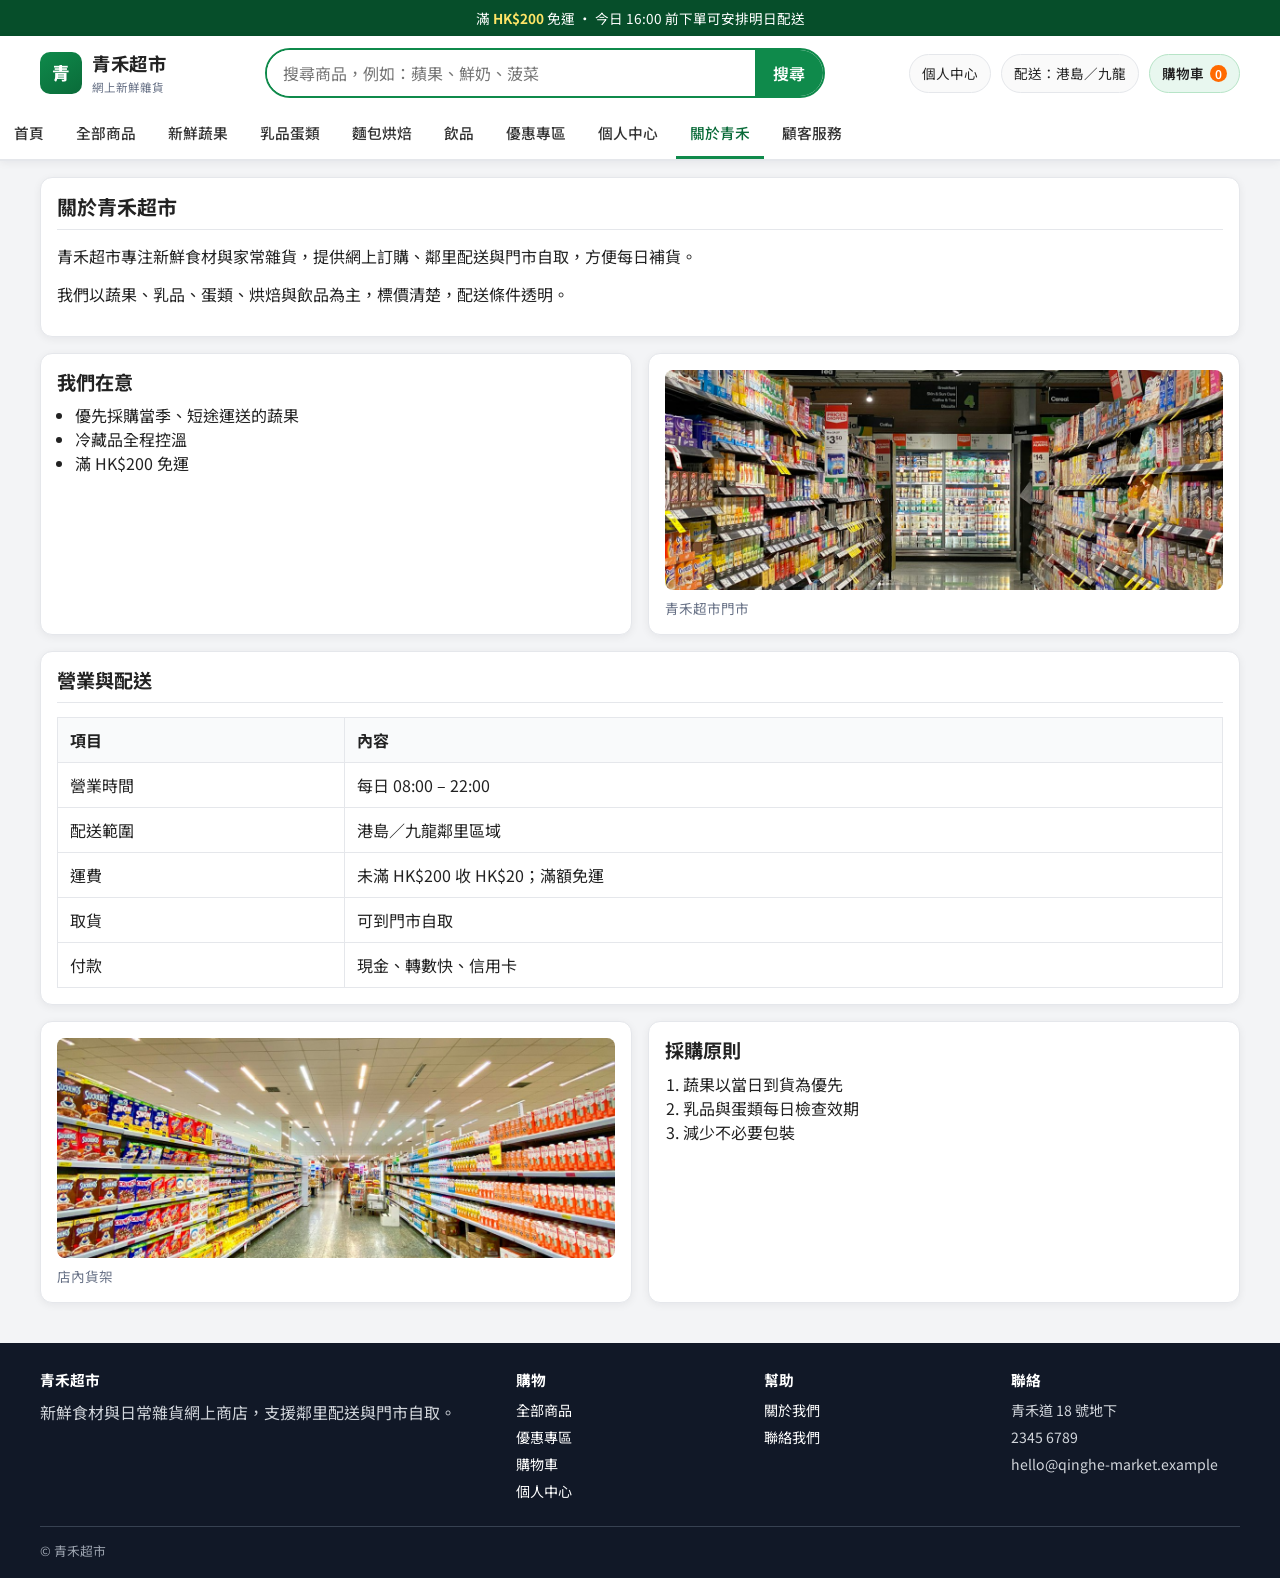
==== commit b9ed6f8d: "Redirect payment success to its own page and use real product photos Replace generated SVGs with Uns" ====
--- a/about.html
+++ b/about.html
@@ -64,7 +64,7 @@
           </ul>
         </article>
         <figure class="section" style="margin:0;">
-          <img src="images/store.svg" width="640" height="360" alt="青禾超市門市" style="border-radius:8px;">
+          <img src="images/store.jpg" width="640" height="360" alt="青禾超市門市" style="border-radius:8px;width:100%;height:220px;object-fit:cover;">
           <figcaption class="small" style="margin-top:8px;">青禾超市門市</figcaption>
         </figure>
       </section>
@@ -87,7 +87,7 @@
 
       <section class="grid-2">
         <figure class="section" style="margin:0;">
-          <img src="images/aisle.svg" width="640" height="360" alt="超市貨架" style="border-radius:8px;">
+          <img src="images/aisle.jpg" width="640" height="360" alt="超市貨架" style="border-radius:8px;width:100%;height:220px;object-fit:cover;">
           <figcaption class="small" style="margin-top:8px;">店內貨架</figcaption>
         </figure>
         <article class="section" style="margin:0;">
--- a/css/style.css
+++ b/css/style.css
@@ -25,7 +25,10 @@
 *::before,
 *::after { box-sizing: border-box; }
 
-html { scroll-behavior: smooth; }
+html {
+  scroll-behavior: smooth;
+  height: 100%;
+}
 
 body {
   margin: 0;
@@ -33,7 +36,11 @@
   color: var(--ink);
   background: var(--bg);
   line-height: 1.5;
+  min-height: 100%;
   min-height: 100vh;
+  min-height: 100dvh;
+  display: flex;
+  flex-direction: column;
 }
 
 img { max-width: 100%; display: block; border: 0; }
@@ -223,7 +230,11 @@
   border-bottom-color: var(--green);
 }
 
-main { padding: 16px 0 40px; }
+main {
+  flex: 1 0 auto;
+  padding: 16px 0 40px;
+  width: 100%;
+}
 
 /* Promo banners */
 .promo-grid {
@@ -246,16 +257,20 @@
 }
 .banner.main {
   background:
-    linear-gradient(120deg, rgba(6, 78, 42, 0.88), rgba(15, 138, 75, 0.55)),
-    #0a6b39;
+    linear-gradient(120deg, rgba(6, 78, 42, 0.82), rgba(15, 138, 75, 0.45)),
+    url("../images/hero.jpg") center/cover no-repeat;
   min-height: 280px;
 }
 .banner.side-a {
-  background: linear-gradient(135deg, #ea580c, #f59e0b);
+  background:
+    linear-gradient(135deg, rgba(234, 88, 12, 0.88), rgba(245, 158, 11, 0.72)),
+    url("../images/apple.jpg") center/cover no-repeat;
   min-height: 134px;
 }
 .banner.side-b {
-  background: linear-gradient(135deg, #0369a1, #0ea5e9);
+  background:
+    linear-gradient(135deg, rgba(3, 105, 161, 0.88), rgba(14, 165, 233, 0.72)),
+    url("../images/milk.jpg") center/cover no-repeat;
   min-height: 134px;
 }
 .banner-stack {
@@ -399,7 +414,7 @@
 .p-card .thumb img {
   width: 100%;
   height: 100%;
-  object-fit: contain;
+  object-fit: cover;
 }
 .p-card .body {
   padding: 10px 12px 12px;
@@ -554,8 +569,7 @@
 .product-media-stage img {
   width: 100%;
   height: 100%;
-  object-fit: contain;
-  padding: 8%;
+  object-fit: cover;
 }
 .product-media-stage .model-host {
   position: absolute;
@@ -842,6 +856,37 @@
   border-color: var(--green);
   background: var(--green-soft);
 }
+
+.success-page {
+  text-align: center;
+  max-width: 720px;
+  margin: 24px auto;
+  padding: 36px 24px;
+}
+.success-icon {
+  width: 64px;
+  height: 64px;
+  margin: 0 auto 14px;
+  border-radius: 50%;
+  background: #ecfdf3;
+  color: #067647;
+  border: 2px solid #abefc6;
+  display: grid;
+  place-items: center;
+  font-size: 1.8rem;
+  font-weight: 800;
+}
+.success-page h1 {
+  color: #067647;
+  margin-bottom: 8px;
+}
+.success-lead {
+  color: var(--muted);
+  margin-bottom: 18px;
+}
+.success-page .summary-box {
+  text-align: left;
+}
 .pay-card input { margin-top: 3px; }
 .card-fields .form-row input { max-width: none; }
 
@@ -878,7 +923,9 @@
   background: #111827;
   color: #d1d5db;
   padding: 28px 0 18px;
-  margin-top: 8px;
+  margin-top: auto;
+  width: 100%;
+  flex-shrink: 0;
 }
 .site-footer a { color: #fff; }
 .footer-grid {
